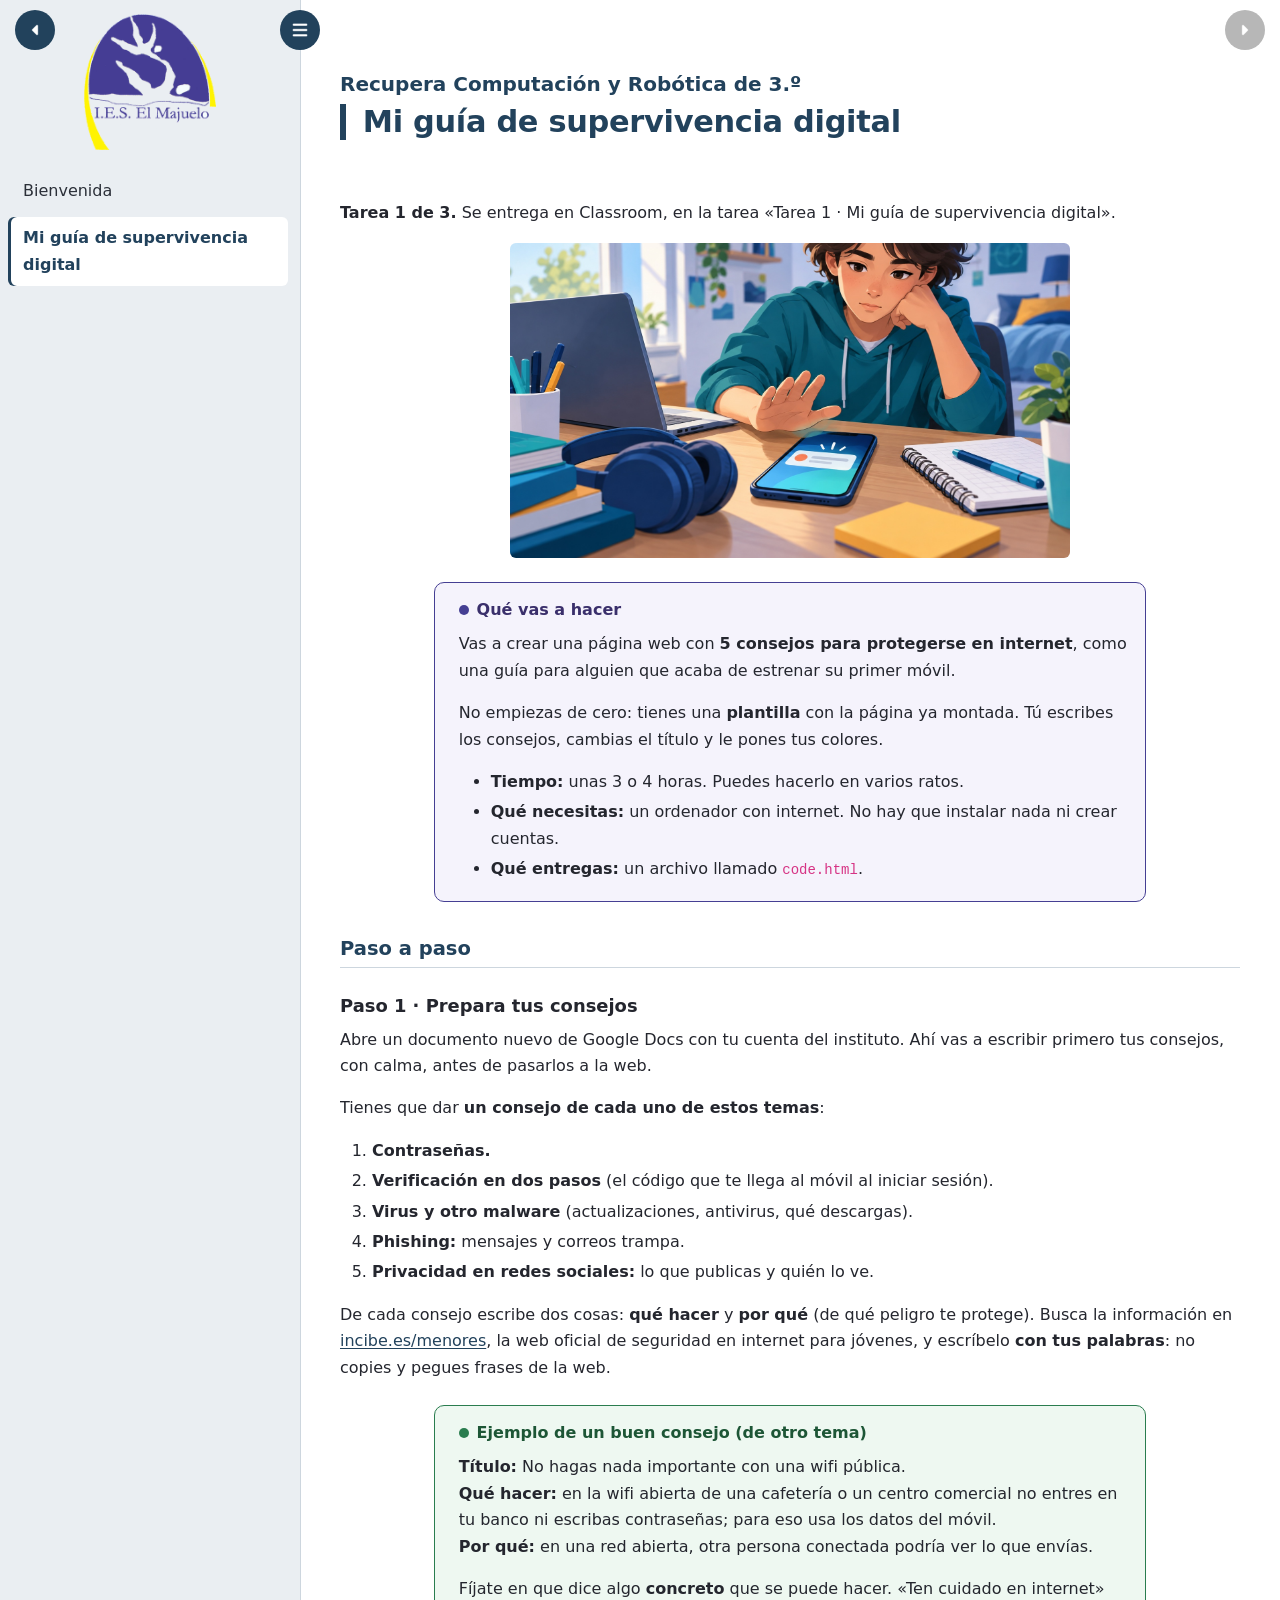
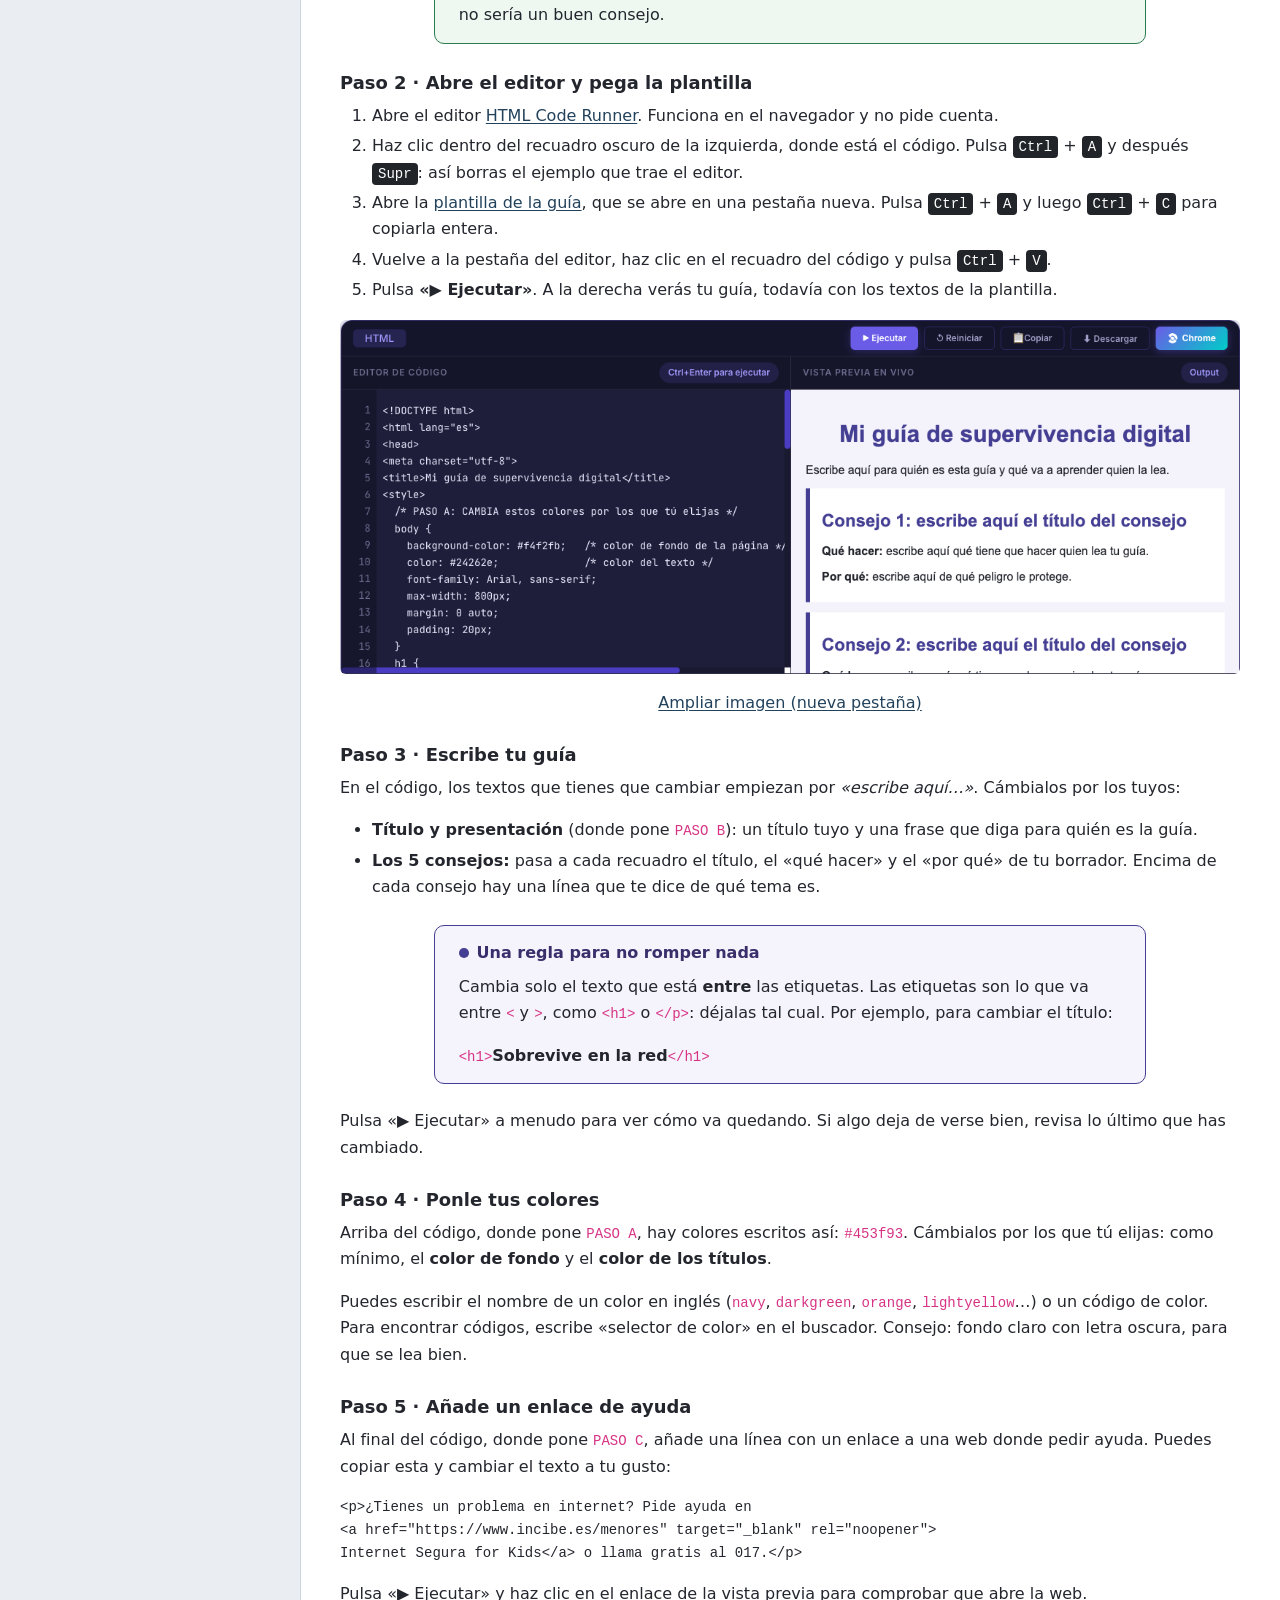
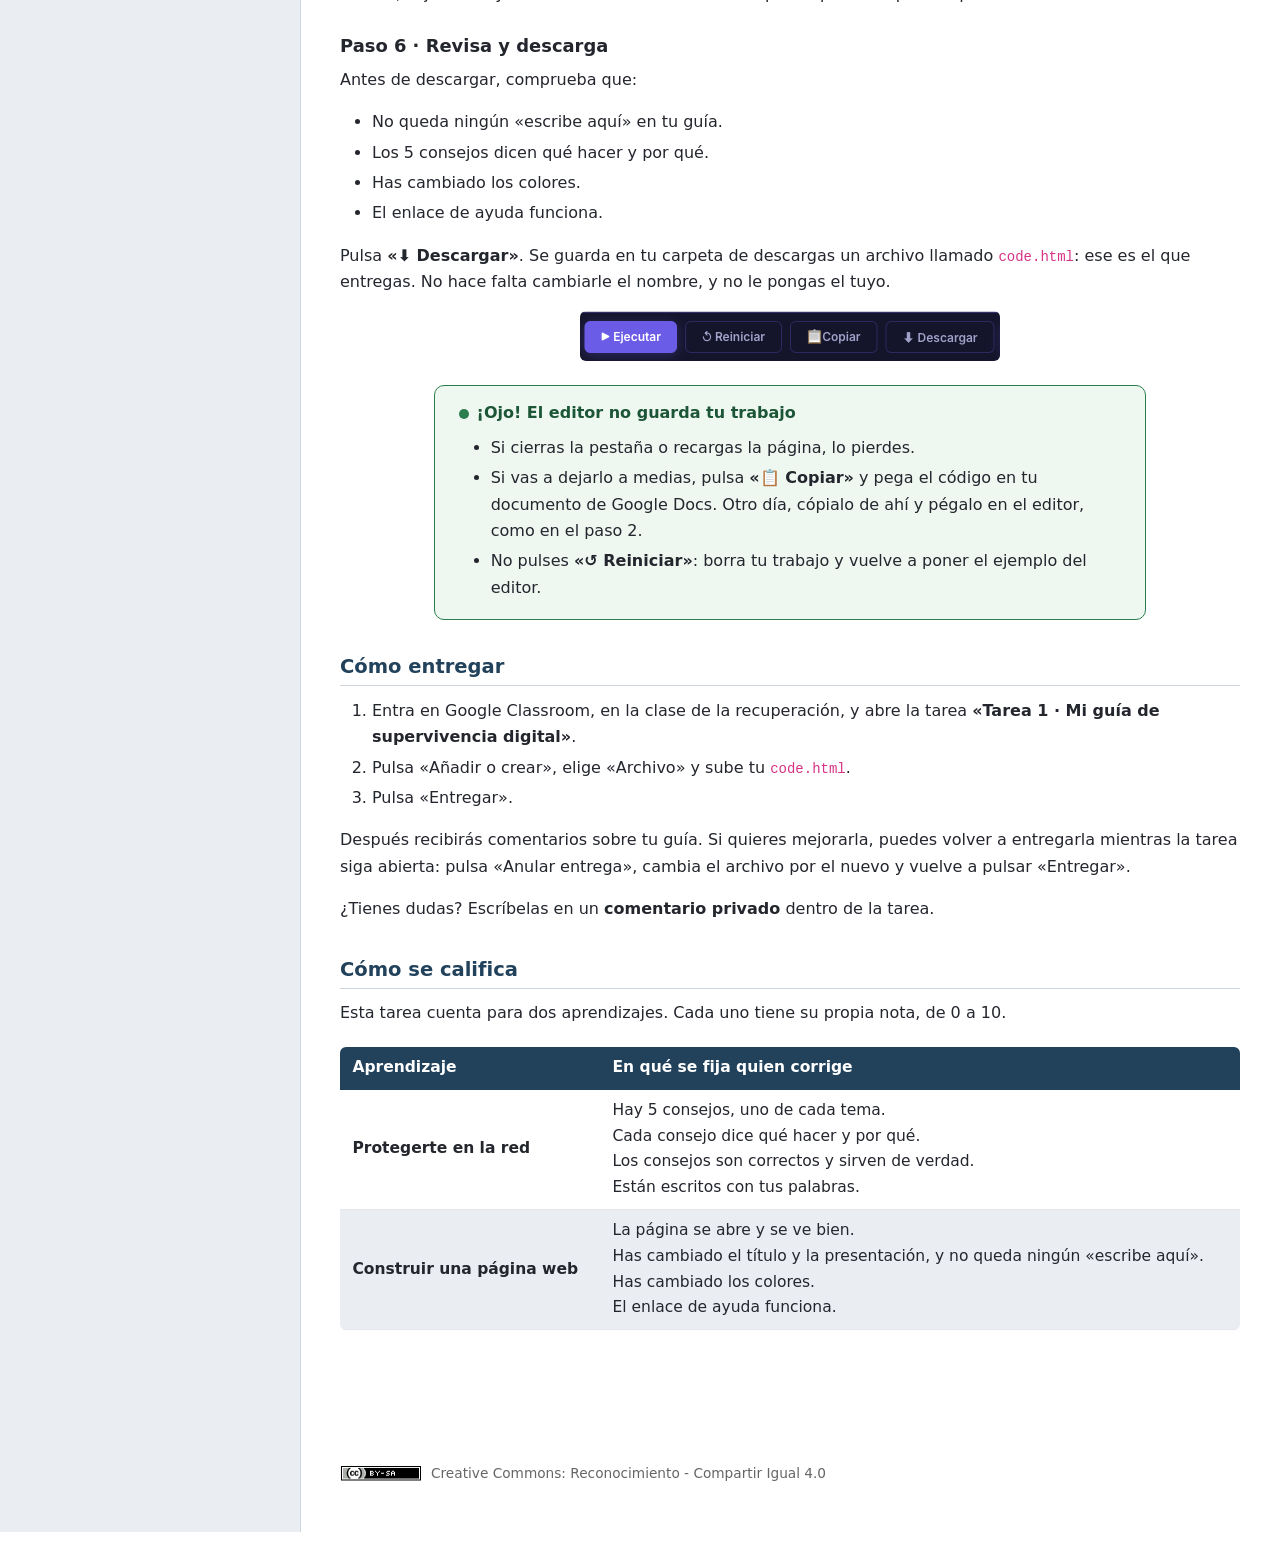
==== html/mi-guia-de-supervivencia-digital.html @ 7a987383 "Publicación inicial: bienvenida y tarea 1 (Mi guía de supervivencia digital)" ====
<!DOCTYPE html>
<html lang="es" id="exe-page">
<head>
<meta charset="utf-8">
<meta name="generator" content="eXeLearning v4 (qmd-a-elpx)">
<meta name="viewport" content="width=device-width, initial-scale=1">
<title>Mi guía de supervivencia digital</title>
<link rel="icon" type="image/x-icon" href="../libs/favicon.ico">
<meta name="description" content="Recupera Computación y Robótica de 3.º">
<script>document.querySelector("html").classList.add("js");</script>
<script src="../libs/jquery/jquery.min.js"> </script>
<script src="../libs/common_i18n.js"> </script>
<script src="../libs/common.js"> </script>
<script src="../libs/exe_export.js"> </script>
<script src="../libs/bootstrap/bootstrap.bundle.min.js"> </script>
<link rel="stylesheet" href="../libs/bootstrap/bootstrap.min.css">
<script src="../idevices/text/text.js"></script><link rel="stylesheet" href="../idevices/text/text.css">
<link rel="stylesheet" href="../content/css/base.css">
<script src="../theme/style.js"> </script>
<link rel="stylesheet" href="../theme/style.css">
<link rel="stylesheet" href="../theme/zzz-majuelo.css">
</head>
<body class="exe-export exe-web-site">
<script>document.body.className+=" js"</script>
<div class="exe-content exe-export pre-js siteNav-hidden"><nav id="siteNav"><ul>
<li class=""><a href="../index.html" class=" main-node no-ch">Bienvenida</a></li>
<li class="active"><a href="../html/mi-guia-de-supervivencia-digital.html" class="active no-ch">Mi guía de supervivencia digital</a></li>
</ul></nav><main id="page-mi-guia-de-supervivencia-digital" class="page">
<header class="main-header">
<div class="package-header"><p class="package-title">Recupera Computación y Robótica de 3.º</p></div>
<div class="page-header"><h1 class="page-title">Mi guía de supervivencia digital</h1></div>
</header>
<div id="page-content-page-mi-guia-de-supervivencia-digital" class="page-content">
<article class="box no-header"><div class="box-content">
<div class="idevice_node text" data-idevice-type="text"><p><strong>Tarea 1 de 3.</strong> Se entrega en Classroom, en la tarea «Tarea 1 · Mi guía de supervivencia digital».</p>
<p style="text-align:center"><img alt="Una persona joven se detiene antes de tocar una notificación en el móvil, junto a su portátil y su cuaderno." src="../content/resources/ciber-bienvenida.jpg" style="max-width:560px"/></p>
<div class="marco marco-teoria"><p class="marco-titulo">Qué vas a hacer</p>
<p>Vas a crear una página web con <strong>5 consejos para protegerse en internet</strong>, como una guía para alguien que acaba de estrenar su primer móvil.</p>
<p>No empiezas de cero: tienes una <strong>plantilla</strong> con la página ya montada. Tú escribes los consejos, cambias el título y le pones tus colores.</p>
<ul>
<li><strong>Tiempo:</strong> unas 3 o 4 horas. Puedes hacerlo en varios ratos.</li>
<li><strong>Qué necesitas:</strong> un ordenador con internet. No hay que instalar nada ni crear cuentas.</li>
<li><strong>Qué entregas:</strong> un archivo llamado <code>code.html</code>.</li>
</ul></div>
<h2>Paso a paso</h2>
<h3>Paso 1 · Prepara tus consejos</h3>
<p>Abre un documento nuevo de Google Docs con tu cuenta del instituto. Ahí vas a escribir primero tus consejos, con calma, antes de pasarlos a la web.</p>
<p>Tienes que dar <strong>un consejo de cada uno de estos temas</strong>:</p>
<ol>
<li><strong>Contraseñas.</strong></li>
<li><strong>Verificación en dos pasos</strong> (el código que te llega al móvil al iniciar sesión).</li>
<li><strong>Virus y otro malware</strong> (actualizaciones, antivirus, qué descargas).</li>
<li><strong>Phishing:</strong> mensajes y correos trampa.</li>
<li><strong>Privacidad en redes sociales:</strong> lo que publicas y quién lo ve.</li>
</ol>
<p>De cada consejo escribe dos cosas: <strong>qué hacer</strong> y <strong>por qué</strong> (de qué peligro te protege). Busca la información en <a href="https://www.incibe.es/menores" rel="noopener" target="_blank">incibe.es/menores</a>, la web oficial de seguridad en internet para jóvenes, y escríbelo <strong>con tus palabras</strong>: no copies y pegues frases de la web.</p>
<div class="marco marco-nota"><p class="marco-titulo">Ejemplo de un buen consejo (de otro tema)</p>
<p><strong>Título:</strong> No hagas nada importante con una wifi pública.<br/>
<strong>Qué hacer:</strong> en la wifi abierta de una cafetería o un centro comercial no entres en tu banco ni escribas contraseñas; para eso usa los datos del móvil.<br/>
<strong>Por qué:</strong> en una red abierta, otra persona conectada podría ver lo que envías.</p>
<p>Fíjate en que dice algo <strong>concreto</strong> que se puede hacer. «Ten cuidado en internet» no sería un buen consejo.</p></div>
<h3>Paso 2 · Abre el editor y pega la plantilla</h3>
<ol>
<li>Abre el editor <a href="https://htmlcoderunner.com/es" rel="noopener" target="_blank">HTML Code Runner</a>. Funciona en el navegador y no pide cuenta.</li>
<li>Haz clic dentro del recuadro oscuro de la izquierda, donde está el código. Pulsa <kbd>Ctrl</kbd> + <kbd>A</kbd> y después <kbd>Supr</kbd>: así borras el ejemplo que trae el editor.</li>
<li>Abre la <a href="../content/resources/plantilla_guia.txt" rel="noopener" target="_blank">plantilla de la guía</a>, que se abre en una pestaña nueva. Pulsa <kbd>Ctrl</kbd> + <kbd>A</kbd> y luego <kbd>Ctrl</kbd> + <kbd>C</kbd> para copiarla entera.</li>
<li>Vuelve a la pestaña del editor, haz clic en el recuadro del código y pulsa <kbd>Ctrl</kbd> + <kbd>V</kbd>.</li>
<li>Pulsa <strong>«▶ Ejecutar»</strong>. A la derecha verás tu guía, todavía con los textos de la plantilla.</li>
</ol>
<p style="text-align:center"><img alt="El editor con el código de la plantilla a la izquierda y, a la derecha, la vista previa de la guía con su título y los recuadros de los consejos." src="../content/resources/cap_editor.png"/></p>
<p style="text-align:center"><a href="../content/resources/cap_editor.png" rel="noopener" target="_blank">Ampliar imagen (nueva pestaña)</a></p>
<h3>Paso 3 · Escribe tu guía</h3>
<p>En el código, los textos que tienes que cambiar empiezan por <em>«escribe aquí…»</em>. Cámbialos por los tuyos:</p>
<ul>
<li><strong>Título y presentación</strong> (donde pone <code>PASO B</code>): un título tuyo y una frase que diga para quién es la guía.</li>
<li><strong>Los 5 consejos:</strong> pasa a cada recuadro el título, el «qué hacer» y el «por qué» de tu borrador. Encima de cada consejo hay una línea que te dice de qué tema es.</li>
</ul>
<div class="marco marco-teoria"><p class="marco-titulo">Una regla para no romper nada</p>
<p>Cambia solo el texto que está <strong>entre</strong> las etiquetas. Las etiquetas son lo que va entre <code>&lt;</code> y <code>&gt;</code>, como <code>&lt;h1&gt;</code> o <code>&lt;/p&gt;</code>: déjalas tal cual. Por ejemplo, para cambiar el título:</p>
<p><code>&lt;h1&gt;</code><strong>Sobrevive en la red</strong><code>&lt;/h1&gt;</code></p></div>
<p>Pulsa «▶ Ejecutar» a menudo para ver cómo va quedando. Si algo deja de verse bien, revisa lo último que has cambiado.</p>
<h3>Paso 4 · Ponle tus colores</h3>
<p>Arriba del código, donde pone <code>PASO A</code>, hay colores escritos así: <code>#453f93</code>. Cámbialos por los que tú elijas: como mínimo, el <strong>color de fondo</strong> y el <strong>color de los títulos</strong>.</p>
<p>Puedes escribir el nombre de un color en inglés (<code>navy</code>, <code>darkgreen</code>, <code>orange</code>, <code>lightyellow</code>…) o un código de color. Para encontrar códigos, escribe «selector de color» en el buscador. Consejo: fondo claro con letra oscura, para que se lea bien.</p>
<h3>Paso 5 · Añade un enlace de ayuda</h3>
<p>Al final del código, donde pone <code>PASO C</code>, añade una línea con un enlace a una web donde pedir ayuda. Puedes copiar esta y cambiar el texto a tu gusto:</p>
<pre><code>&lt;p&gt;¿Tienes un problema en internet? Pide ayuda en
&lt;a href="https://www.incibe.es/menores" target="_blank" rel="noopener"&gt;
Internet Segura for Kids&lt;/a&gt; o llama gratis al 017.&lt;/p&gt;</code></pre>
<p>Pulsa «▶ Ejecutar» y haz clic en el enlace de la vista previa para comprobar que abre la web.</p>
<h3>Paso 6 · Revisa y descarga</h3>
<p>Antes de descargar, comprueba que:</p>
<ul>
<li>No queda ningún «escribe aquí» en tu guía.</li>
<li>Los 5 consejos dicen qué hacer y por qué.</li>
<li>Has cambiado los colores.</li>
<li>El enlace de ayuda funciona.</li>
</ul>
<p>Pulsa <strong>«⬇ Descargar»</strong>. Se guarda en tu carpeta de descargas un archivo llamado <code>code.html</code>: ese es el que entregas. No hace falta cambiarle el nombre, y no le pongas el tuyo.</p>
<p style="text-align:center"><img alt="Los cuatro botones del editor: Ejecutar, Reiniciar, Copiar y Descargar." src="../content/resources/cap_botones.png"/></p>
<div class="marco marco-nota"><p class="marco-titulo">¡Ojo! El editor no guarda tu trabajo</p>
<ul>
<li>Si cierras la pestaña o recargas la página, lo pierdes.</li>
<li>Si vas a dejarlo a medias, pulsa <strong>«📋 Copiar»</strong> y pega el código en tu documento de Google Docs. Otro día, cópialo de ahí y pégalo en el editor, como en el paso 2.</li>
<li>No pulses <strong>«↺ Reiniciar»</strong>: borra tu trabajo y vuelve a poner el ejemplo del editor.</li>
</ul></div>
<h2>Cómo entregar</h2>
<ol>
<li>Entra en Google Classroom, en la clase de la recuperación, y abre la tarea <strong>«Tarea 1 · Mi guía de supervivencia digital»</strong>.</li>
<li>Pulsa «Añadir o crear», elige «Archivo» y sube tu <code>code.html</code>.</li>
<li>Pulsa «Entregar».</li>
</ol>
<p>Después recibirás comentarios sobre tu guía. Si quieres mejorarla, puedes volver a entregarla mientras la tarea siga abierta: pulsa «Anular entrega», cambia el archivo por el nuevo y vuelve a pulsar «Entregar».</p>
<p>¿Tienes dudas? Escríbelas en un <strong>comentario privado</strong> dentro de la tarea.</p>
<h2>Cómo se califica</h2>
<p>Esta tarea cuenta para dos aprendizajes. Cada uno tiene su propia nota, de 0 a 10.</p>
<table class="tabla-datos">
<thead><tr><th>Aprendizaje</th><th>En qué se fija quien corrige</th></tr></thead>
<tbody>
<tr><td><strong>Protegerte en la red</strong></td><td>Hay 5 consejos, uno de cada tema.<br/>Cada consejo dice qué hacer y por qué.<br/>Los consejos son correctos y sirven de verdad.<br/>Están escritos con tus palabras.</td></tr>
<tr><td><strong>Construir una página web</strong></td><td>La página se abre y se ve bien.<br/>Has cambiado el título y la presentación, y no queda ningún «escribe aquí».<br/>Has cambiado los colores.<br/>El enlace de ayuda funciona.</td></tr>
</tbody>
</table></div>
</div></article>
</div></main>
<div class="nav-buttons"><a href="../index.html" class="nav-button nav-button-left"><span>Anterior</span></a><span class="nav-button nav-button-right" aria-hidden="true"><span>Siguiente</span></span></div>
<footer id="siteFooter"><div id="siteFooterContent">
<div id="packageLicense" class="cc cc-by-sa"><p><span class="license-label">Licencia: </span>
<a href="https://creativecommons.org/licenses/by-sa/4.0/" class="license">Creative Commons: Reconocimiento - compartir igual 4.0</a></p></div>
</div></footer>
</div>
</body></html>
---- idevices/text/text.css ----
/* Text iDevice (export CSS) */
.exe-text-activity > div {
    display: flow-root;
}

.exe-text-activity div.inline {
    display: flex;
}

.exe-text-activity div.inline dt {
    margin: 0 0 0 auto;
}

.exe-text-activity div.inline dd {
    margin-left: 10px;
}

.idevice_node.text .iDevice_buttons.feedback-button {
    margin-bottom: 1em;
}
---- content/css/base.css ----
.exe-content{
  background: #fff;
}

.exe-content .page-title{
  font-size: 1.45em;
}

.exe-content .box{
  margin-top: 20px;
  border: 1px solid #dbdbdb;
}

.exe-content .box-head {
  border-bottom: 1px solid #dbdbdb;
}

.exe-export .no-header .box-head {
  border-bottom: 0;
}

.exe-content .box-head .box-title {
  margin: 0;
  font-size: 1.2em;
}

.exe-content a{
  color: #5a7f0c;
}

.exe-content a:hover,
.exe-content a:focus{
  color: #71a300;
}

.exe-content h2{
  font-size: 1.45em;
}
.exe-content h3{
  font-size: 1.35em;
}
.exe-content h4{
  font-size: 1.25em;
}
.exe-content h5{
  font-size: 1.15em;
}

.exe-content a {
    text-decoration: none
}

.exe-content a:hover,
.exe-content a:focus {
    text-decoration: underline
}

/* Underlined links */
.box-content a {
    text-decoration: underline;
}
.box-content a:hover {
    text-decoration: none;
}
.box-content a:focus {
    text-decoration: underline;
}

@media print {
    .external-iframe-src {
        display: block !important;
        margin: 2em 0;
        font-size: .95em;
        text-align: center
    }

    #made-with-eXe {
        display: none
    }
}

.external-iframe {
    border: 0
}

.pre-code {
    background: #112C4A;
    color: #E7ECF1;
    font-family: Monaco, Courier, monospace;
    border-radius: 9px;
    font-size: 12px;
    margin: 2em 1em;
    overflow: auto;
    padding: 20px
}

.highlighted-code {
    margin: 2em 1em;
}

.exe-dl {
    margin-bottom: 2em;
    margin-left: 1.5em
}

.exe-dl dt {
    font-weight: bold
}

.exe-dl dd {
    margin: 1em 1.5em
}

.js .exe-dl dt {
    margin: 1.2em 0 0 0
}

.exe-dl dt a {
    text-decoration: underline
}

.exe-dl .icon {
    font-family: Arial, sans-serif;
    display: block;
    width: 20px;
    height: 20px;
    font-size: 16px;
    margin-right: 1em;
    line-height: 20px;
    text-align: center;
    float: left;
    border-radius: 2px;
    position: relative
}

@media all and (min-width: 1px) {
    .exe-dl dt a {
        align-items: center;
        display: flex;
        text-decoration: none
    }

    .exe-dl .icon {
        height: 18px;
        line-height: 18px;
        width: 18px;
        padding: 1px;
        font: 18px monospace;
        font-weight: bold;
        display: flex;
        justify-content: center;
        align-items: center
    }
}

.exe-dl-toggler {
    height: 20px;
    margin: 1.5em
}

.exe-dl-toggler a {
    margin-left: 0;
    font-weight: bold
}

.js .exe-dl dd {
    display: none;
    padding-left: 0;
    margin: 1em 1em 1em 37px
}

/* Math */
.exe-math {
    display: block;
    margin: 2em 0
}

.exe-math,
.MathJax_Display {
    text-align: left !important
}

.exe-math.position-center,
.position-center .MathJax_Display,
[style*="text-align: center"] .MathJax_Display {
    text-align: center !important
}

.exe-math.position-right,
.position-right .MathJax_Display,
[style*="text-align: right"] .MathJax_Display {
    text-align: right !important
}

.js .show-image .exe-math-code,
.js .show-code .exe-math-img {
    display: none
}

.exe-math-links {
    font-size: .85em
}

.exe-math-inline {
    display: inline;
    margin: 0 .1em !important
}

/* TinyMCE: Images and media */
.exe-figure {
    margin: 2em 0;
    max-width: 100%
}

.position-center {
    margin: 2em auto
}

.position-right {
    margin: 2em 0 2em auto
}

.float-left {
    float: left;
    margin: .5em 1.5em 1em 0
}

.float-right {
    float: right;
    margin: .5em 0 1em 2em
}

.figcaption {
    padding-top: .2em
}

.figcaption.header {
    padding-top: 0;
    padding-bottom: .2em
}

/* TinyMCE templates */
.exe-layout-2-cols,
.exe-layout-3-cols {
    width: 100%
}

.exe-col{
    box-sizing: content-box;
}

.exe-layout-2-cols .exe-col {
    float: left;
    width: 49%
}

.exe-layout-2-cols .exe-col-1 {
    padding-right: 1%
}

.exe-layout-2-cols .exe-col-2 {
    padding-left: 1%
}

.exe-layout-2-30-70 .exe-col {
    width: 69%
}

.exe-layout-2-30-70 .exe-col-1 {
    width: 29%
}

.exe-layout-2-70-30 .exe-col {
    width: 29%
}

.exe-layout-2-70-30 .exe-col-1 {
    width: 69%
}

.exe-layout-3-cols .exe-col {
    float: left;
    width: 32%
}

.exe-layout-3-cols .exe-col-1,
.exe-layout-3-cols .exe-col-2 {
    padding-right: 2%
}

pre.mermaid {
    margin: 1.5em 0;
    text-align: center;
    width: 100%;
    min-width: 200px;
}

/* Blocks */
.exe-block-warning {
    background: #FCF8E3;
    color: #796034;
    border: 1px solid #FAEBCC;
    padding: 0 1em;
    border-radius: 4px
}

p.exe-block-warning {
    padding: 1em
}

.exe-block-alert {
    background: #ffc;
    color: #855000;
    border: 1px solid #FFF099;
    padding: 0 1em;
    border-radius: 4px
}

p.exe-block-alert {
    padding: 1em
}

.exe-block-danger {
    background: #FEF0EF;
    color: #973C3B;
    border: 1px solid #F3DADD;
    padding: 0 1em;
    border-radius: 4px
}

p.exe-block-danger {
    padding: 1em
}

.exe-block-info {
    background: #E1F1F9;
    color: #2B627D;
    border: 1px solid #C9EDF4;
    padding: 0 1em;
    border-radius: 4px
}

p.exe-block-info {
    padding: 1em
}

.exe-block-success {
    background: #E5F3E0;
    color: #336634;
    border: 1px solid #DEEDD1;
    padding: 0 1em;
    border-radius: 4px
}

p.exe-block-success {
    padding: 1em
}

.exe-content .exe-block-warning a,
.exe-content .exe-block-warning a:hover,
.exe-content .exe-block-warning a:focus {
    color: #4F360A
}

.exe-content .exe-block-alert a,
.exe-content .exe-block-alert a:hover,
.exe-content .exe-block-alert a:focus {
    color: #5B2600
}

.exe-content .exe-block-danger a,
.exe-content .exe-block-danger a:hover,
.exe-content .exe-block-danger a:focus {
    color: #6D1211
}

.exe-content .exe-block-info a,
.exe-content .exe-block-info a:hover,
.exe-content .exe-block-info a:focus {
    color: #063853
}

.exe-content .exe-block-success a,
.exe-content .exe-block-success a:hover,
.exe-content .exe-block-success a:focus {
    color: #093C0A
}

div.exe-block-warning,
div.exe-block-alert,
div.exe-block-danger,
div.exe-block-info,
div.exe-block-success {
    margin: 1em 0
}

/* RTL support */
body [dir='rtl'] {
    text-align: start
}

/* Autoclear */
.exe-content .idevice_body,
.exe-clear {
    overflow: auto
}

/* JavaScript on/offf */
.js-hidden {
    display: none;
}

.exe-hidden,
.js-required,
.js .js-hidden,
.exe-mindmap-code {
    display: none
}

.js .js-required {
    display: block
}

.box-toggle {
    display: none;
}

.js .box-toggle {
    display: inline-block;
}

.sr-av,
.js .js-sr-av,
.exe-hidden-accessible,
.js .exe-tooltip-text {
    position: absolute;
    overflow: hidden;
    clip: rect(0 0 0 0);
    clip: rect(0, 0, 0, 0);
    height: 0
}

/* Tables */
.exe-table {
    margin: 2em auto;
    max-width: 100%;
    border: 1px solid #CCC;
    border-collapse: collapse;
    border-spacing: 0
}

.exe-table tr {
    background: #fff
}

.exe-table caption {
    padding: .5em 0;
    text-align: center;
    font-style: italic;
    caption-side: top;
}

.exe-table td,
.exe-table th {
    border: 1px solid #CCC;
    margin: 0;
    padding: 0.5em 1em
}

.exe-table thead {
    background: #ddd;
    color: #000;
    text-align: left
}

.exe-table tr:nth-child(2n-1) td,
.exe-table tbody tr:nth-child(2n-1) th {
    background: #F4F4F4
}

.exe-table tbody tr:nth-child(2n) th {
    background: #F4F4F4
}

.exe-table tbody tr:nth-child(2n-1) th {
    background: #E4E4E4
}

.exe-table thead+tbody tr:nth-child(2n) th {
    background: #fff
}

.exe-table thead+tbody tr:nth-child(2n-1) th {
    background: #F4F4F4
}

.exe-table-minimalist {
    margin: 2em auto;
    border-collapse: collapse
}

.exe-table-minimalist tr {
    background: #fff
}

.exe-table-minimalist thead th {
    color: #000;
    padding: .6em 1.5em .6em .8em;
    border-bottom: 2px solid #CCC;
    text-align: left
}

.exe-table-minimalist td,
.exe-table-minimalist tbody th {
    border-bottom: 1px solid #ccc;
    color: #555;
    padding: .5em 1.5em .5em .8em
}

.exe-table-minimalist tbody tr:hover td,
.exe-table-minimalist tbody tr:hover th {
    color: #222
}

.exe-table-minimalist tr:nth-child(2n-1) td,
.exe-table-minimalist tbody tr:nth-child(2n-1) th {
    background: #F9F9F9
}

.exe-table-minimalist caption {
    text-align: center;
    font-style: italic;
    border-bottom: 2px solid #CCC;
    padding: .6em 0
}

/* Responsive tables */
.exe-table-responsive {
    display: block;
    overflow-x: auto;
    border: none
}

.exe-table-responsive,
.exe-table-responsive th,
.exe-table-responsive tr,
.exe-table-responsive td {
    width: auto !important
}

/* Tooltips */
body .qtip {
    font-size: .85em;
    line-height: 1.5em
}

.qtip .exe-tooltip-text {
    position: relative;
    overflow: auto;
    clip: auto;
    height: auto
}

/* Structured lists */
ol.auto-numbered {
    counter-reset: item
}

.auto-numbered ol {
    counter-reset: item
}

.auto-numbered li {
    display: block
}

.auto-numbered li:before {
    content: counters(item, ".") ".- ";
    counter-increment: item
}

/* Blockquote + Cite */
.exe-quote-cite cite {
    display: block;
    text-align: right;
    margin-top: -.5em
}

/* File information */
.exe-link-data {
    font-size: .8em;
    margin: 0 .2em
}

.exe-link-data abbr {
    cursor: help
}

/* Quote With Authorship */
.styled-qc {
    font-family: Georgia, serif;
    font-style: italic;
    margin: 1.5em 2.5em;
    padding: 0.25em 3.5em;
    position: relative
}

.styled-qc:before {
    display: block;
    content: "\201C";
    font-size: 5em;
    position: absolute;
    left: 0;
    top: -20px
}

/* Responsive design */
iframe,
object,
embed {
    max-width: 100%
}

img,
video {
    max-width: 100%;
    height: auto
}

@media all and (max-width: 992px) {
    .exe-layout-3-cols .exe-col {
        float: none;
        width: 100%;
        padding: 0
    }

    .exe-layout-3-cols .exe-col .exe-figure {
        margin: 2em auto
    }
}

@media all and (max-width: 780px) {
    .styled-qc {
        margin: 1.5em .5em
    }

    .exe-layout-2-cols .exe-col {
        float: none;
        width: 100%;
        padding: 0
    }

    .exe-layout-2-cols .exe-col .exe-figure {
        margin: 2em auto
    }
}

/* Made with eXeLearning */
#made-with-eXe {
    margin: 0;
    position: fixed;
    bottom: 0;
    right: 0
}

#made-with-eXe a {
    text-decoration: none;
    box-shadow: rgba(0, 0, 0, 0.35) 0px 5px 15px;
    border-top-left-radius: 4px;
    color: #222;
    font-size: 11px;
    font-family: Arial, sans-serif;
    line-height: 35px;
    width: 35px;
    height: 35px;
    background: #fff url(../img/exe_powered_logo.png) no-repeat 3px 50%;
    display: block;
    background-size: auto 20px;
    text-decoration: none;
    transition: .5s;
    opacity: .8
}

#made-with-eXe span {
    padding-left: 35px;
    padding-right: 5px
}

#made-with-eXe span span {
    position: absolute;
    overflow: hidden;
    clip: rect(0 0 0 0);
    clip: rect(0, 0, 0, 0);
    height: 0
}

#made-with-eXe a:hover {
    width: auto;
    padding: 0 5px;
    background-position: 5px 50%;
    opacity: 1
}

/* Search bar */
#exe-client-search-reset {
    display: none;
}
#exe-client-search-reset.visible {
    display: inline;
}
.exe-client-search-result{
    padding:0;
    background-color: #FFF3A0;
    color: #1A1A1A;
}

/* Box toggler */
.exe-export article.minimized .box-content{
    display: none;
}

/* BOX no visible */
.exe-export article.novisible.box{
    display: none  !important;
}

/* iDevice no visible */
.exe-export article.box .idevice_node.novisible{
    display: none  !important;
}

/* Teacher mode */
html:not(.mode-teacher) .js .teacher-only {
    display: none !important;
}

/* ========================================
   Architecture v3.1 - Common Theme Overrides
   ========================================
   These rules support the new HTML structure and
   load BEFORE theme-specific styles.
   ======================================== */

/* Navigation: Hide nested sections by default, show active paths */
#siteNav .other-section {
    display: none;
}
#siteNav li.active > .other-section,
#siteNav li.current-page-parent > .other-section {
    display: block;
}

/* Site footer extra section */
#siteFooterExtra {
    margin-bottom: 2em;
    color: #555;
    font-size: 0.95em;
}

/* Skip navigation link */
#skipNav {
    position: fixed;
    top: -50px;
    left: 50%;
    transform: translateX(-50%);
    background-color: #000;
    color: #fff;
    text-align: center;
    font-weight: bold;
    font-size: 0.95em;
    text-decoration: underline;
    padding: 0.5em 1em;
    z-index: 1000;
    display: inline-block;
    box-shadow: 0 2px 5px rgba(0,0,0,0.3);
    outline: 3px solid #fff;
    outline-offset: -3px;
    transition: top 0.3s ease, opacity 0.3s ease;
}

#skipNav:focus {
    top: 5px;
}

/* Print styles for header elements */
@media print {
    body #header,
    body #emptyHeader,
    body #nodeDecoration {
        height: auto !important;
        min-height: 0;
        border: none;
        padding: 0;
    }
    body #headerContent {
        padding-top: 40px;
    }
}
---- theme/style.css ----
/* Default style (to review) */

body.exe-export {
    padding: 1em 0;
}

body.exe-web-site {
    padding: 0;
}

.exe-content a {
    color: #d76b4a;
}

.exe-content a:hover,
.exe-content a:focus {
    color: #993d28;
}

#node-content-container.exe-content #node-content {
    padding-top: 20px;
    padding-bottom: 20px;
    max-width: 1280px;
    margin: 0 auto;
    display: block;
}

.exe-content {
    color: #333;
    background-color: #fff;
}

.js .exe-export .exe-content {
    min-height: 100vh;
}

/* iframe */
.js .in-iframe .exe-content {
    min-height: 0;
}

.exe-content .package-title {
    font-size: 1.25rem;
    font-weight: 300;
    margin-bottom: .4em;
    line-height: 1.2em;
}

.exe-content .page-title {
    color: #078e8e;
    font-size: 1.7rem;
    text-align: left;
}

.exe-single-page .package-header .package-title {
    color: #333;
    font-size: 1.25rem;
    font-weight: 300;
    text-align: left;
    margin-bottom: 2em;
}

.exe-single-page .package-node {
    margin-bottom: 3.5em;
}

.exe-single-page .package-subtitle {
    top: -2.1em;
}

.exe-single-page main.page>section {
    min-height: 4em;
}

.exe-content .box {
    margin: 20px 0;
    border: none;
    background-color: #fff;
}

.exe-web-site .exe-content .box {
    margin: 40px 0;
}

.exe-content .box-head {
    border-bottom: 0;
}

#node-content-container .box-content {
    background: #FCFCFC;
    border: 1px solid #ECECEC;
    padding: 10px;
    border-radius: 8px;
}
article.box.idevice-element-in-content[mode="export"] .idevice_node {
    background: none;
}

#node-content-container.exe-content .box.hidden-idevices {
    border-style: solid;
}

.exe-content .box header {
    min-height: 60px;
}

.exe-content .box-title {
    color: #054d4d;
    font-size: 1.5rem;
}

.exe-content .box-head .exe-icon {
    float: left;
}

.exe-web-site .page-content,
#exe-client-search,
.exe-web-site main>header,
.exe-web-site #siteFooterContent,
.exe-export .exe-content {
    max-width: 1280px;
    padding: 0 20px;
    margin: 0 auto;
}

.exe-web-site .exe-content {
    max-width: none;
    padding: 0;
}

.exe-export main {
    padding-top: 1.5em;
}

.exe-web-site main {
    padding-top: 4.5em;
}

/* siteNav */
#siteNav {
    float: left;
    background: #f6f6f6;
    width: 300px;
    padding-top: 66px;
    padding-left: 8px;
}

.exe-web-site .exe-content {
    box-shadow:
        inset 300px 0 0 0 #f6f6f6,
        inset 301px 0 0 0 #f0f0f0;
}

/* False left column in iframe */
html.js .in-iframe.exe-web-site::after {
    content: "";
    position: absolute;
    top: 0;
    left: 0;
    width: 301px; /* fake column width */
    height: 100%;
    background:#f6f6f6;
    /* simulate border-right */
    box-shadow: inset -1px 0 0 0 #f0f0f0;
    pointer-events: none;
    z-index: -1;
}
/* No false left column when the menu is hidden */
body.siteNav-off::after{
    display: none;
}

#siteFooter {
    margin-bottom: 2em;
    color: #555;
    font-size: 0.95em;
}

#siteNav .other-section {
    display: none;
}

#sidebar-nav.fixed {
    position: fixed;
}

body.siteNav-off #siteNav {
    display: none;
}

body.siteNav-off .exe-content {
    box-shadow: none;
}

.exe-web-site main.page {
    padding-top: 4.5em;
    padding-left: 320px;
    padding-right: 20px;
}

.exe-web-site #siteFooter {
    padding: 20px 20px 20px 320px;
}

body.siteNav-off main.page,
body.siteNav-off #siteFooter {
    padding-left: 20px;
}

#siteNav ul {
    margin: 0;
    padding: 0;
    list-style: none;
}

#siteNav ul ul {
    margin-top: 5px;
}

#siteNav li {
    margin: 0 0 5px 0;
    padding: 0;
    list-style: none;
}

#siteNav a {
    color: #000;
    display: block;
    padding: 8px 15px;
    border-radius: 8px;
    max-width: 280px;
    transition: background-color 0.5s ease;
}

#siteNav a.active {
    background: #fff;
    color: #d76b4a;
}

#siteNav a.highlighted-link {
    color: #d76b4a;
    background: #ededed;
}

#siteNav a.highlighted-link:hover,
#siteNav a.highlighted-link:focus {
    background: #fff;
}

#siteNav a:hover {
    background: #f2f2f2;
    text-decoration: none;
}

#siteNav ul ul a {
    padding-left: 35px;
    font-size: 0.95em;
}

#siteNav ul ul ul a {
    padding-left: 55px;
    font-size: 0.9em;
}

#siteNav ul ul ul ul a {
    padding-left: 75px;
}

/* pagination */
.nav-buttons .nav-button,
button.toggler {
    position: fixed;
    top: 10px;
    left: 15px;
    display: block;
    width: 40px;
    height: 40px;
    background: #078e8e url(img/icons.png) no-repeat 0 0;
    background-size: auto 40px;
    border-radius: 50%;
    z-index: 999;
    border: 0;
    transition: background-color 0.5s ease;
}

.nav-buttons span.nav-button {
    cursor: not-allowed;
    background-color: #b7b7b7;
}

.nav-buttons .nav-button-left {
    background-position: -80px 0;
}

.nav-buttons .nav-button-right {
    background-position: -120px 0;
}

button#searchBarTogger {
    background-position: -40px 0;
    display: none;
}

.exe-search-on #searchBarTogger {
    display: inline;
}

button#siteNavToggler {
    left: 280px;
}

button#searchBarTogger {
    left: 330px;
}

body.siteNav-off button#siteNavToggler {
    left: 65px;
}

body.siteNav-off button#searchBarTogger {
    left: 115px;
}

.nav-buttons a:hover,
.nav-buttons a:focus,
button.toggler:hover,
button.toggler:focus {
    background-color: #066d6d;
    border-color: #066d6d;
}

.nav-buttons .nav-button span,
.box-toggle span,
#exe-client-search-reset span,
#packageLicense .license-label {
    position: absolute;
    clip: rect(1px 1px 1px 1px);
    /* IE6, IE7 */
    clip: rect(1px, 1px, 1px, 1px);
}

.package-subtitle {
    font-size: .95em;
    color: #666;
    position: relative;
    top: -.15em;
}

.nav-buttons .nav-button-right {
    left: auto;
    right: 15px;
}

/* Box toggler */
.exe-export .box {
    position: relative;
}

.exe-export .box-toggle {
    width: 40px;
    height: 40px;
    background: url(img/icons.png) no-repeat -200px 0;
    background-size: auto 40px;
    border-radius: 50%;
    border: 0;
    position: absolute;
    top: 0;
    right: 0;
    opacity: 0.6;
}

.exe-export .box-head:hover .box-toggle,
.exe-export .box-toggle:focus {
    opacity: 1;
}

.exe-export .no-header .box-toggle {
    top: -10px;
}

.exe-export .minimized .box-toggle {
    background-position: -160px 0;
}

#node-content-container.exe-content .box-head .exe-icon {
    width: 60px;
    height: 60px;
    font-size: 40px;
}

#node-content-container.exe-content .box-head .exe-icon img {
    height: 40px;
}

.exe-export .box-icon img {
    display: block;
    float: left;
    margin-right: 10px;
}

.exe-export .box-icon img {
    width: 40px;
    height: auto;
}

.exe-export .box-title {
    padding-top: 5px;
}

.exe-export .box.minimized .box-head {
    border-bottom: 1px solid #ddd;
}

.exe-export .box.no-header.minimized .box-head {
    border-color: #fff;
}

.exe-export .box .box-content {
    background: #f9f9f9;
    border: 1px solid #ddd;
    padding: 20px;
    border-radius: 8px;
    overflow: auto;
}

.exe-export .box.no-header .box-content {
    background: none;
    border: none;
    padding: 20px 0;
}

/* Search bar */
#exe-client-search {
    display: none;
    margin-bottom: 30px;
}

#exe-client-search-text {
    max-width: 80%;
    max-width: calc(100% - 90px);
    display: inline;
}

#exe-client-search-submit {
    text-indent: -999em;
    background: #078e8e url(img/icons.png) no-repeat -41px -1px;
    background-size: auto 40px;
    width: 38px;
    height: 38px;
    border: none;
    border-radius: 4px;
}

#exe-client-search-reset.visible {
    background: url(img/icons.png) no-repeat -242px -1px;
    background-size: auto 40px;
    width: 38px;
    height: 38px;
    display: inline-block;
    vertical-align: middle;
    position: relative;
    top: -3px;
    left: -5px;
    opacity: 0.6;
    border-radius: 4px;
}

#exe-client-search-reset:hover,
#exe-client-search-reset:focus {
    opacity: 1;
}

#exe-client-search-submit:hover,
#exe-client-search-submit:focus {
    background-color: #066d6d;
}

#exe-client-search-results-list ul,
#exe-client-search-results-list li {
    margin: 2em 0;
    padding: 0;
    list-style: none;
}

#exe-client-search-results-list li {
    margin: 0 0 1em 0;
}

#exe-client-search-results-list p {
    margin-top: 2em;
}

/* Licenses */
#packageLicense {
    text-align: left;
    font-size: 0.9em;
    color: #555;
    line-height: 1em;
    margin: 2.5em 0 2em 0;
    border: 1px solid transparent;
    border-radius: 2px;
}

#packageLicense p {
    margin: 0;
}

#packageLicense a {
    color: #666;
    text-transform: capitalize;
    display: inline-block;
    white-space: nowrap;
    text-overflow: ellipsis;
    max-width: 100%;
    overflow: hidden;
    line-height: 15px;
}

#packageLicense a:hover,
#packageLicense a:focus {
    text-decoration: none;
    color: #d76b4a;
}

#packageLicense.propietary {
    position: absolute;
    overflow: hidden;
    clip: rect(0, 0, 0, 0);
    height: 0;
}

#packageLicense.cc {
    padding: 0 20px 0 90px;
    background: url(img/licenses.gif) no-repeat 0 0;
}

#packageLicense.cc-by-sa {
    background-position: 0 -100px;
}

#packageLicense.cc-by-nd {
    background-position: 0 -200px;
}

#packageLicense.cc-by-nc {
    background-position: 0 -300px;
}

#packageLicense.cc-by-nc-sa {
    background-position: 0 -400px;
}

#packageLicense.cc-by-nc-nd {
    background-position: 0 -500px;
}

#packageLicense.cc-0 {
    background-position: 0 -600px;
}

/* iDevice buttons */
.exe-content .iDevice_buttons input,
.exe-content .iDevice_buttons button {
    background: #fff;
    color: #555;
    border: 1px solid #ccc;
    padding: 4px 10px;
    border-radius: 4px;
    transition: 0.5s ease;
}

.exe-content .iDevice_buttons input:hover,
.exe-content .iDevice_buttons input:focus,
.exe-content .iDevice_buttons button:hover,
.exe-content .iDevice_buttons button:focus {
    box-shadow: 2px 2px 4px #dbdbdb;
    color: #000;
    border-color: #bbb;
}

/* Page counter */
.page-counter {
    display: inline;
    float: right;
    margin: 0 0 0.5em 20px;
    font-size: 0.9em;
    color: #777;
    font-weight: 300;
}

.page-counter .page-counter-sep {
    margin: 0 0.1em;
}

.exe-web-site .page-counter {
    position: fixed;
    top: 18px;
    right: 70px;
    margin: 0;
    font-size: 0.9em;
    color: #777;
    padding: 0 8px;
    border-radius: 4px;
    text-align: left;
}

/* Teacher mode */
#teacher-mode-toggler-wrapper {
    float: right;
    margin: 0 0 0 1em;
}

#teacher-mode-toggler.form-check-input:checked {
    background-color: #078e8e;
    border-color: #078e8e;
    font-size: 0.9em;
    margin-right: 0.6em;
}

label[for="teacher-mode-toggler"] {
    font-size: 0.9em;
    color: #777;
    position: relative;
    top: -0.2em;
}

/* Bootstrap buttons */
.exe-content .btn-primary {
    background-color: #066d6d;
    border-color: #066d6d;
}

.exe-content .btn-primary:hover,
.exe-content .btn-primary:focus {
    background-color: #078e8e;
    border-color: #078e8e;
}

/* Responsive design */
@media (max-width: 767.98px) {
    #siteNav {
        width: 251px;
    }

    .exe-web-site .exe-content {
        box-shadow:
            inset 251px 0 0 0 #f6f6f6,
            inset 252px 0 0 0 #f0f0f0;
    }

    /* False left column in iframe */
    html.js .in-iframe.exe-web-site::after {
        width: 252px; /* fake column width */
    }

    #siteNav a {
        max-width: 235px;
    }

    button#siteNavToggler {
        left: 232px;
    }

    button#searchBarTogger {
        left: 282px;
    }

    .exe-web-site main.page,
    .exe-web-site #siteFooter {
        padding-left: 270px;
    }
}

@media (max-width: 575.98px) {
    #siteNav {
        width: 100%;
        float: none;
        padding: 68px 10px 20px 10px;
        min-height: 0 !important;
        height: auto !important;
    }

    /* No false left column */
    .exe-web-site .exe-content {
        box-shadow: none;
    }
    body.exe-web-site::after {
        display: none;
    }

    body.exe-web-site main.page {
        padding-top: 2.5em;
        padding-left: 0;
    }

    body.exe-web-site #siteFooter {
        padding-left: 0;
    }

    .exe-web-site.siteNav-off main.page {
        padding-top: 5.5em;
    }

    .nav-buttons .nav-button,
    button.toggler {
        position: absolute;
    }

    #siteNav a {
        max-width: 100%;
    }

    #sidebar-nav.fixed {
        position: relative;
    }

    button#siteNavToggler {
        left: 65px;
    }

    button#searchBarTogger {
        left: 115px;
    }

    .exe-web-site .page-counter {
        background: none;
        position: absolute;
    }

    .exe-web-site .page-counter .page-counter-label {
        position: absolute;
        clip: rect(1px 1px 1px 1px);
        /* IE6, IE7 */
        clip: rect(1px, 1px, 1px, 1px);
    }
}

@media print {

    /* Node in new page: section.package-node{page-break-after:always} */
    html body.exe-export {
        background: #fff;
    }

    .exe-content {
        color: #000;
        padding: 0;
    }

    @page {
        margin: 1.5cm;
    }

    /* Uncomment this to print URL after links:
    a{font-weight:bolder;text-decoration:none!important}
    a[href^=http]:after{content:" <" attr(href) "> "}
    */
    #packageLicense.cc {
        background: none;
        padding-left: 0;
    }

    .exe-export .box-toggle {
        display: none;
    }

    /* Website */
    .exe-web-site #siteNav,
    .exe-web-site .nav-buttons,
    .exe-web-site button.toggler {
        display: none;
    }

    .exe-web-site #siteFooter,
    .exe-web-site main.page {
        padding-left: 0;
        padding-right: 0;
    }

    .exe-web-site main.page {
        padding-top: 1em;
    }
}
---- theme/zzz-majuelo.css ----
/* ============================================================
   ESTILO IES EL MAJUELO — eXeLearning 4  ·  ESTILO ÚNICO (v3)
   Override sobre el tema Base. Se carga tras style.css ("zzz-").
   ------------------------------------------------------------
   ARQUITECTURA EN 3 CAPAS
   1) SEMÁNTICA DE CONTENIDO (invariante): el color = el tipo de
      contenido, igual en toda SdA y nivel. Clases .bloque-* (y los
      .marco-* heredados como alias).
   2) CHROME por SdA (variable): color de título, encabezados,
      cabecera de tabla y barra lateral. Da identidad a la unidad
      (wayfinding). Se elige del BANCO DE CHROMES de más abajo.
   3) INTENSIDAD (opcional): grosor/tinte/radio de los bloques.
      Sobrio por defecto (Bach); una SdA de ESO sube la intensidad.
   Regla de oro: no repintar la semántica; solo cambia el chrome.
   ============================================================ */

:root {
  /* ---------- Neutros y tipografía ---------- */
  --maj-texto:  #24262e;
  --maj-texto-2:#5a5f6b;
  --maj-linea:  #e4e6eb;
  --maj-fuente: system-ui, -apple-system, "Segoe UI", Roboto,
                "Helvetica Neue", Arial, sans-serif;
  --maj-medida: 70ch;
  --maj-radio-s:6px;

  /* ---------- CAPA 2 · CHROME (por SdA) ----------
     Activo = "Pizarra" (SdA Materiales). Para cambiar la identidad
     de una unidad, sobrescribe estas 4 variables (BANCO abajo). */
  --chrome:       #22425c;   /* título, h2, cabecera de tabla, nav activo */
  --chrome-osc:   #163049;   /* hover / botón */
  --chrome-tinte: #eaeef2;   /* zebra de tabla, fondo nav */
  --chrome-linea: #cdd6de;   /* filetes suaves del chrome */

  /* ---------- CAPA 3 · INTENSIDAD (sobrio por defecto) ---------- */
  --blk-bw:    1.5px;        /* grosor del marco de los bloques */
  --blk-radio: 10px;
  --blk-pad:   14px 18px 14px 24px;   /* + aire a la izquierda (separa del acento) */

  /* ---------- CAPA 1 · SEMÁNTICA (acento · tinte · tinta título) ----
     color = tipo de contenido. NO cambiar entre SdAs/niveles. */
  --sem-teoria:     #453f93; --sem-teoria-bg:   #f5f3fc; --sem-teoria-tx:   #3a2f6b;
  --sem-actividad:  #2f6fb0; --sem-actividad-bg:#eef4fb; --sem-actividad-tx:#1b4d7e;
  --sem-resuelto:   #0f8a8f; --sem-resuelto-bg: #e7f5f5; --sem-resuelto-tx: #0b5b5f;
  --sem-pdf:        #b23b3b; --sem-pdf-bg:      #f9efee; --sem-pdf-tx:      #8a2b2b;
  --sem-formula:    #e67e22; --sem-formula-bg:  #fef6ec; --sem-formula-tx:  #8a4f12;
  --sem-dua:        #9b4a86; --sem-dua-bg:      #f7eef4; --sem-dua-tx:      #6e2f5f;
  --sem-nota:       #2a7d4f; --sem-nota-bg:     #eef8f1; --sem-nota-tx:     #1d5636;

  /* Valores por defecto del bloque = teoría (los sobrescribe cada tipo) */
  --c:  var(--sem-teoria); --bg: var(--sem-teoria-bg); --tx: var(--sem-teoria-tx);
}

/* ============================================================
   BANCO DE CHROMES  (copia uno en el snippet por SdA)
   Para asignar identidad a una unidad, define en su material:
     .exe-content { --chrome:#..; --chrome-osc:#..; --chrome-tinte:#..; --chrome-linea:#..; }
   ------------------------------------------------------------
   Pizarra   #22425c · osc #163049 · tinte #eaeef2 · línea #cdd6de
   Ciruela   #5b2a63 · osc #401d47 · tinte #f0eaf2 · línea #dcc9e0
   Bosque    #2c6046 · osc #1d4531 · tinte #e8f0eb · línea #c6dccd
   Bronce    #8a4b2a · osc #66371e · tinte #f3ebe5 · línea #e2d0c4
   Índigo    #3b3a7a · osc #2a295a · tinte #ecebf5 · línea #d0cfe6
   Teal-osc. #0e5a63 · osc #084049 · tinte #e6f1f2 · línea #c3dde0
   (Evita azul, verde, granate, teal-medio, morado y naranja: son
    colores de la CAPA 1 y no deben confundirse con el chrome.)
   ============================================================ */

/* ---------- Base del contenido ---------- */
.exe-content { font-family: var(--maj-fuente); color: var(--maj-texto); line-height: 1.65; }
.exe-content .page-content > p,
.exe-content .page-content > ul,
.exe-content .page-content > ol { max-width: var(--maj-medida); }
.exe-content .page-content li { margin: .25em 0; }

/* ---------- Enlaces (siguen el chrome de la unidad) ---------- */
.exe-content a { color: var(--chrome); text-underline-offset: .12em; }
.exe-content a:hover, .exe-content a:focus { color: var(--chrome-osc); }
.exe-content a:focus-visible { outline: 2px solid var(--chrome); outline-offset: 2px; border-radius: 2px; }

/* ============================================================
   ENCABEZADOS  (jerarquía: chrome arriba, tinta en h3)
   ============================================================ */
.exe-content .package-title { color: var(--chrome); font-weight: 700; }
.exe-content .page-title {
  color: var(--chrome); font-weight: 800; font-size: 1.9rem;
  line-height: 1.2; letter-spacing: -0.01em;
  border-left: 6px solid var(--chrome); padding-left: .55em; margin: .1em 0 .9em;
}
.exe-content h1, .exe-content h2, .exe-content h3, .exe-content h4, .exe-content h5 { color: var(--chrome); }

/* ------------------------------------------------------------
   ESCALA DE ENCABEZADOS DENTRO DEL BLOQUE  (2026-08-21)
   El título del bloque es el techo: nada del CONTENIDO puede verse más grande.
   Medido en el navegador, no supuesto —esto se falló dos veces por suponerlo—:
     · `.exe-content .box-title` del tema base dice 1,5rem, PERO gana `base.css` con
       `.exe-content .box-head .box-title { font-size: 1.2em }` (más específico): el título
       de bloque salía a 19,2 px y encima con peso 500.
     · el `<h1>` del contenido no tenía regla en este tema y caía en el 2rem del navegador.
   Resultado: una subsección se veía más grande y más gruesa que el bloque que la contiene.
   El tema toma ahora el control del título de bloque (con la misma especificidad que
   `base.css`, por eso el selector lleva `.box-head`) y fija la escala completa:
     page-title 1,90 > box-title 1,55 > h1 1,35 > h2 1,22 > h3 1,12 > h5 1,00 > h4 0,82
   (h4 es un antetítulo en versalitas y por eso va el último a propósito).
   Al tocar esto, MEDIR con `getComputedStyle` en el export real, no leer el CSS.
   ------------------------------------------------------------ */
.exe-content .box-head .box-title,
.exe-content .box-title {
  font-size: 1.55rem; font-weight: 700; line-height: 1.25; color: var(--chrome);
}
.exe-content h1:not(.page-title):not(.box-title):not(.package-title) {
  font-size: 1.35rem; font-weight: 700; line-height: 1.25;
  margin: 1.8em 0 .6em; padding-bottom: .28em; border-bottom: 1px solid var(--chrome-linea);
}
.exe-content h2 {
  font-size: 1.22rem; font-weight: 700; line-height: 1.25;
  margin: 1.8em 0 .6em; padding-bottom: .28em; border-bottom: 1px solid var(--chrome-linea);
}
.exe-content h3 { font-size: 1.12rem; font-weight: 700; line-height: 1.3; margin: 1.5em 0 .5em; color: var(--maj-texto); }
.exe-content h4 { font-size: .82rem; font-weight: 700; letter-spacing: .06em; text-transform: uppercase; margin: 1.4em 0 .4em; }
.exe-content h5 { font-size: 1rem; font-weight: 700; }

/* ============================================================
   MENÚ LATERAL
   ============================================================ */
#siteNav {
  background: url("img/logo-majuelo.png") top 14px center / 132px auto no-repeat,
              var(--chrome-tinte);
  padding-top: 170px;   /* hueco para el logo (132px + gap) sobre el menú */
}
.exe-web-site .exe-content {
  box-shadow: inset 300px 0 0 0 var(--chrome-tinte), inset 301px 0 0 0 var(--chrome-linea);
}
#siteNav a { color: #2b2f38; border-radius: var(--maj-radio-s); }
#siteNav a:hover { background: #fff; }
#siteNav a.active {
  color: var(--chrome); background: #fff; font-weight: 700;
  box-shadow: inset 3px 0 0 0 var(--chrome);
}
#siteNav a.highlighted-link { color: var(--chrome); background: #fff; }
/* Menú fijo con scroll propio (2026-08-14, DOCA-015). El checkNav() del tema
   base mide solo el <ul> (+50px) y no cuenta el padding-top de 170px del logo
   Majuelo: con muchas páginas fija un menú más alto que la ventana y las
   últimas entradas quedaban inalcanzables (visto en la SdA05 de 1º TECI, 18
   páginas). Verificado en navegador: sin esta regla la última entrada no se
   alcanza ni scrolleando la página; con ella el menú scrollea por dentro. */
#sidebar-nav.fixed #siteNav {
  max-height: 100vh;
  overflow-y: auto;
  overscroll-behavior: contain;
  scrollbar-width: thin;
}
@media (max-width: 767.98px) {
  .exe-web-site .exe-content {
    box-shadow: inset 251px 0 0 0 var(--chrome-tinte), inset 252px 0 0 0 var(--chrome-linea);
  }
  /* Sidebar más estrecha en móvil: logo más pequeño y menos hueco.
     ⚠️ Pendiente de revisar sobre un export real (no rompe el drawer,
     pero confirmar que no empuja el menú fuera de la vista). */
  #siteNav {
    background: url("img/logo-majuelo.png") top 10px center / 100px auto no-repeat,
                var(--chrome-tinte);
    padding-top: 128px;
  }
}

/* ---------- Botones de navegación / togglers / búsqueda ---------- */
.nav-buttons .nav-button, button.toggler, #exe-client-search-submit { background-color: var(--chrome); }
.nav-buttons a:hover, .nav-buttons a:focus,
button.toggler:hover, button.toggler:focus,
#exe-client-search-submit:hover, #exe-client-search-submit:focus { background-color: var(--chrome-osc); }
/* ------------------------------------------------------------
   BOTONES DE DESCARGA DEL CONTENIDO  (2026-08-27, DOCA-052)
   El tema fijaba el FONDO de `.btn-primary` pero no el color del texto, y
   `.exe-content a { color: var(--chrome) }` (clase + elemento) gana por
   especificidad al `color:#fff` de Bootstrap (clase sola). Resultado medido con
   getComputedStyle en el export real: texto #3a2f6b sobre fondo #3d6694, es
   decir 1,96:1 — WCAG AA pide 4,5:1. El botón se leía a duras penas.
   `.btn-outline-primary` no estaba contemplado y salía con el azul de Bootstrap
   (#0d6efd), ajeno al chrome de la unidad.
   El blanco es seguro en los SIETE chromes en uso: el más claro (#817431) da
   4,69:1 y el más oscuro (#22425c) 10,49:1. Medido sobre los 26 .elpx, no supuesto.
   `text-decoration:none` porque un botón no se subraya: el subrayado venía de
   la regla de enlaces de arriba.
   ------------------------------------------------------------ */
.exe-content .btn-primary {
  background-color: var(--chrome); border-color: var(--chrome-osc);
  color: #fff; text-decoration: none;
}
.exe-content .btn-primary:hover, .exe-content .btn-primary:focus,
.exe-content .btn-primary:visited {
  background-color: var(--chrome-osc); border-color: var(--chrome-osc); color: #fff;
}
.exe-content .btn-outline-primary {
  color: var(--chrome); border-color: var(--chrome); text-decoration: none;
}
.exe-content .btn-outline-primary:hover, .exe-content .btn-outline-primary:focus {
  background-color: var(--chrome); border-color: var(--chrome); color: #fff;
}
#teacher-mode-toggler.form-check-input:checked { background-color: var(--chrome); border-color: var(--chrome); }
.exe-content .box-title { color: var(--chrome); }
.exe-export .box .box-content { border-color: var(--chrome-linea); border-radius: var(--blk-radio); }

/* ============================================================
   TABLAS DE DATOS  →  clase .tabla-datos  (NO afecta a cajas de
   fórmula ni a tablas de maquetación, que no llevan la clase)
   ============================================================ */
.exe-content table.tabla-datos {
  border-collapse: collapse; width: 100%; margin: 1.3em 0; font-size: .97em;
  border-radius: var(--maj-radio-s); overflow: hidden;
}
.exe-content table.tabla-datos th {
  background: var(--chrome); color: #fff; font-weight: 600; text-align: left; padding: .55em .8em;
}
.exe-content table.tabla-datos td { padding: .55em .8em; border: 0; border-bottom: 1px solid var(--maj-linea); }
.exe-content table.tabla-datos tbody tr:nth-child(even) { background: var(--chrome-tinte); }
.exe-content table.tabla-datos tbody tr:hover { background: var(--chrome-linea); }

/* ---------- Imágenes / figuras ---------- */
.exe-content .page-content img { max-width: 100%; height: auto; border-radius: var(--maj-radio-s); }
.exe-content figure { margin: 1.4em 0; }
.exe-content figure img { border: 1px solid var(--maj-linea); box-shadow: 0 1px 3px rgba(20,20,40,.06); }
.exe-content figure figcaption { color: var(--maj-texto-2); font-size: .88em; margin-top: .5em; text-align: center; }

/* ============================================================
   CAPA 1 · BLOQUES SEMÁNTICOS  (marco COMPLETO, con icono-punto)
   Uso en el iDevice de texto (vista HTML):
     <div class="bloque bloque-actividad">
       <p class="bloque-titulo">Actividad</p>
       <p>…</p>
     </div>
   Alias heredado: .marco / .marco-titulo / .marco-<tipo> siguen valiendo.
   ============================================================ */
.exe-content .bloque,
.exe-content .marco,
.exe-content [class*="bloque-"]:not([class*="titulo"]),
.exe-content [class*="marco-"]:not([class*="titulo"]) {
  background: var(--bg);
  border: var(--blk-bw) solid var(--c);
  border-radius: var(--blk-radio);
  padding: var(--blk-pad);
  margin: 1.5em auto;   /* centrado: ancho de lectura pero centrado en la columna */
  max-width: var(--maj-medida);
}
.exe-content .bloque > :last-child,
.exe-content .marco  > :last-child,
.exe-content [class*="bloque-"]:not([class*="titulo"]) > :last-child,
.exe-content [class*="marco-"]:not([class*="titulo"]) > :last-child { margin-bottom: 0; }
.exe-content .bloque-titulo,
.exe-content .marco-titulo {
  margin: 0 0 .5em; font-weight: 700; color: var(--tx);
  display: flex; align-items: center; gap: .5em;
}
.exe-content .bloque-titulo::before,
.exe-content .marco-titulo::before {
  content: ""; flex: 0 0 auto; width: .62em; height: .62em; border-radius: 50%; background: var(--c);
}
/* Los enlaces DE TEXTO dentro de un marco toman el color del marco. Los BOTONES
   no: llevan su propio fondo y necesitan su propio color de texto. Sin el
   `:not(.btn)` esta regla (0,2,1) le ganaba a `.exe-content .btn-primary`
   (0,2,0) y pintaba el texto del botón del color del marco sobre el fondo del
   chrome — 1,96:1 medido en el export. (2026-08-27, DOCA-052) */
.exe-content [class*="bloque-"] a:not(.btn),
.exe-content [class*="marco-"] a:not(.btn) { color: var(--tx); }

/* Teoría — morado */
.exe-content .bloque-teoria, .exe-content .marco-teoria { --c: var(--sem-teoria); --bg: var(--sem-teoria-bg); --tx: var(--sem-teoria-tx); }
/* Actividad / entrega — azul (color ancla del alumnado) */
.exe-content .bloque-actividad, .exe-content .marco-actividad { --c: var(--sem-actividad); --bg: var(--sem-actividad-bg); --tx: var(--sem-actividad-tx); }
/* Ejemplo resuelto / práctica guiada — teal */
.exe-content .bloque-resuelto { --c: var(--sem-resuelto); --bg: var(--sem-resuelto-bg); --tx: var(--sem-resuelto-tx); }
/* Descarga PDF — granate */
.exe-content .bloque-pdf { --c: var(--sem-pdf); --bg: var(--sem-pdf-bg); --tx: var(--sem-pdf-tx); }
/* Fórmula / clave — naranja */
.exe-content .bloque-formula, .exe-content .marco-formula { --c: var(--sem-formula); --bg: var(--sem-formula-bg); --tx: var(--sem-formula-tx); }
.exe-content .bloque-formula p, .exe-content .marco-formula p { font-size: 1.05em; }
/* ------------------------------------------------------------
   ANCHO DE LOS MARCOS Y FIGURAS FLOTADAS  (2026-08-21)
   Dos síntomas con la misma raíz: un marco es un bloque normal, y un bloque
   normal NO respeta un `float` —solo lo esquivan sus líneas de texto—.
   1) El marco de FÓRMULA salía tan ancho como el texto: un `W = F·s` dentro de
      una caja de 70ch parece un error de maqueta. `display: table` lo encoge a
      su contenido.
   2) Cualquier marco colocado junto a una figura `float-right` se metía DEBAJO
      de la figura y quedaba tapado. `display: table` y `display: flow-root`
      crean contexto de formato: el marco se coloca AL LADO del flotado y, si no
      cabe, baja entero. Ninguna de las dos propiedades cambia el aspecto.
   Los selectores repiten la forma de la regla general —clase + atributo +
   `:not`— para igualar su especificidad y ganar por orden.
   ------------------------------------------------------------ */
.exe-content [class*="bloque-formula"]:not([class*="titulo"]),
.exe-content [class*="marco-formula"]:not([class*="titulo"]) {
  display: table;              /* se encoge a la fórmula y respeta los flotados */
  width: fit-content;
  max-width: 100%;
  margin-left: auto;
  margin-right: auto;
}
.exe-content [class*="bloque-"]:not([class*="titulo"]):not([class*="formula"]),
.exe-content [class*="marco-"]:not([class*="titulo"]):not([class*="formula"]) {
  display: flow-root;          /* ancho de lectura, pero sin meterse bajo la figura */
}
/* DUA · ampliación / refuerzo — ciruela */
.exe-content .bloque-dua { --c: var(--sem-dua); --bg: var(--sem-dua-bg); --tx: var(--sem-dua-tx); }
/* Nota / aviso — verde */
.exe-content .bloque-nota, .exe-content .marco-nota { --c: var(--sem-nota); --bg: var(--sem-nota-bg); --tx: var(--sem-nota-tx); }

/* ---------- Accesibilidad / movimiento ---------- */
@media (prefers-reduced-motion: reduce) { .exe-content * { transition: none !important; } }

/* ============================================================
   Ajustes 2026-07-07 (petición de Pepe)
   1) Centrado por defecto de imágenes y recuadros.
   2) Si una clase semántica (.bloque-*) va sobre un iDevice DENTRO de una caja,
      el acento se lleva a la CAJA exterior (no un marco anidado).
   3) Teoría: solo borde, sin fondo (para no cargar).
   ============================================================ */

/* 1) Centrado por defecto de imágenes y recuadros */
.exe-content .box-content img,
.exe-content .page-content img { display: block; margin-left: auto; margin-right: auto; }
.exe-content .bloque, .exe-content .marco,
.exe-content [class*="bloque-"]:not([class*="titulo"]),
.exe-content [class*="marco-"]:not([class*="titulo"]) { margin-left: auto; margin-right: auto; }

/* 2) Marco semántico sobre un iDevice de caja -> se neutraliza el marco interno
      y el acento pasa a la caja exterior (.box). Los marcos "de contenido"
      (p. ej. cap 5, dentro del texto) van más adentro y NO se ven afectados. */
.exe-content .box-content > .idevice_node.bloque {
  background: none; border: none; border-radius: 0; padding: 0; margin: 0; max-width: none;
}
.exe-content article.box:has(> .box-content > .idevice_node.bloque-teoria) {
  border-left: 4px solid var(--sem-teoria);         /* 3) teoría: solo borde, sin fondo */
}
.exe-content article.box:has(> .box-content > .idevice_node.bloque-resuelto) {
  border-left: 4px solid var(--sem-resuelto); background: var(--sem-resuelto-bg);
}
.exe-content article.box:has(> .box-content > .idevice_node.bloque-pdf) {
  border-left: 4px solid var(--sem-pdf); background: var(--sem-pdf-bg);
}

/* ============================================================
   Ajuste fino 2026-07-07b (petición de Pepe)
   - Aire a la izquierda en las cabeceras de sección.
   - Número/pestaña activa del paginador: fondo morado Majuelo + texto blanco
     (antes el color del tema pisaba el blanco -> texto oscuro sobre fondo oscuro).
   ============================================================ */
.exe-content .box-head { padding-left: 20px; padding-right: 20px; }
.exe-content .exe-paginated .fx-pagination .fx-current a,
.exe-content .exe-paginated .fx-pagination .fx-current a:hover,
.exe-content .exe-paginated .fx-pagination .fx-current a:focus {
  background: var(--chrome); color: #fff;
}

/* ==========================================================================
   Ajustes 2026-10-06 (petición de Pepe · DOCA-064)
   Fórmulas en bloque (MathJax) desplazables en pantallas estrechas.
   - Por debajo de 1024 px una fórmula ancha se desplaza en horizontal dentro
     de su propia caja en lugar de salirse de la columna y cortarse.
   - Solo bajo 1024 px: en escritorio hay fórmulas junto a figuras flotantes
     y la caja con overflow las bajaría bajo la figura (medido); a partir de
     1024 px ninguna fórmula medida se sale.
   - width:100% evita que una caja con overflow se encoja a 0 junto a una
     imagen; el padding sustituye al margen para que el overflow-y:hidden no
     recorte numeradores ni superíndices (MathJax dibuja fuera de la línea).
   Validado: SdA 01, 03 y 04 de 2.º TECI a 390/768/1024/1280 px: 0 fórmulas
   movidas, 0 ocultas, 0 recortes; todas las que se salían quedan desplazables.
   ========================================================================== */
@media (max-width: 1024px) {
  .exe-content mjx-container[display="true"] {
    display: block;
    width: 100%;
    max-width: 100%;
    box-sizing: border-box;
    overflow-x: auto;
    overflow-y: hidden;
    padding: 1.2em 0 .6em;
    margin-top: 0 !important;
    margin-bottom: 0 !important;
  }
}

/* ==========================================================================
   Ajustes 2026-10-09 (petición de Pepe · DOCA-102)
   Tablas de datos desplazables en pantallas estrechas.
   - Una .tabla-datos que no cabe en la columna se CORTABA: la regla de arriba
     le da overflow:hidden (para el radio de las esquinas) y las últimas
     columnas quedaban fuera sin forma de verlas. Medido en la SdA 02 de
     2.º TECI: la tabla resumen de ensayos (5 columnas) a 390 y 768 px, y la de
     ventajas e inconvenientes del Brinell (2 columnas) ya a 390 px.
   - Bajo 1024 px la tabla pasa a bloque con desplazamiento horizontal propio
     (el mismo umbral que las fórmulas en bloque). La columna de contenido de
     eXe con el menú abierto mide unos 390 px incluso con 768 px de pantalla.
   - En escritorio no cambia nada (medido a 1025 y 1280 px: anchos idénticos).
   ========================================================================== */
@media (max-width: 1024px) {
  .exe-content table.tabla-datos {
    display: block;
    max-width: 100%;
    overflow-x: auto;
    -webkit-overflow-scrolling: touch;
  }
}

/* ==========================================================================
   Ajustes 2026-10-09 (2) · DOCA-102 — la fórmula enmarcada también se desplaza
   - El ajuste del 2026-10-06 hace desplazable la fórmula en bloque bajo 1024 px,
     pero dentro de un .marco-formula no actuaba: el marco es `display: table`,
     crece con la fórmula y se sale de la columna (y el final de la fórmula se
     corta). Bajo 1024 px el marco pasa a `flow-root`: sigue ajustándose a la
     fórmula (width: fit-content) y respetando las figuras flotadas, pero ya no
     pasa del 100 % y la fórmula se desplaza dentro.
   Medido en las 7 unidades publicadas de 2.º TECI (126 marcos, exe-fx abiertos):
   cortados 44 → 0 a 390 px, 27 → 0 a 768 px y 2 → 0 a 1024 px; 0 marcos bajo
   una figura flotada; a 1280 px no cambia nada.
   ========================================================================== */
@media (max-width: 1024px) {
  .exe-content [class*="marco-formula"]:not([class*="titulo"]) {
    display: flow-root;
  }
}

/* ==========================================================================
   Ajustes 2026-10-09 (3) · DOCA-102 — las páginas ya no se salen 59 px de ancho
   - El texto oculto de los botones («Ocultar/Mostrar contenido» del plegado de
     cajas, «Siguiente/Anterior»…) se esconde en style.css del tema base solo con
     `clip`, que tapa el texto pero deja su caja entera: ~120 × 53 px colocados a
     la derecha del botón, fuera de la columna. El navegador la cuenta y la página
     entera se desplaza en horizontal (59 px en todos los sitios medidos).
   - Se reduce esa caja a 1 × 1 px (patrón «solo para lectores de pantalla»): el
     lector de pantalla sigue leyendo el texto y la página deja de desbordar.
   Medido en las portadas de 8 sitios publicados a 390, 768 y 1280 px: exceso
   59 → 0 en todos; los botones se ven igual.
   ========================================================================== */
.nav-buttons .nav-button span,
.box-toggle span,
#exe-client-search-reset span,
#packageLicense .license-label {
  width: 1px;
  height: 1px;
  overflow: hidden;
  white-space: nowrap;
}

/* ==========================================================================
   Ajustes 2026-10-10 · DOCA-064 (DOCA-103) — pista visual en tablas desplazables
   - Desde el 2026-10-09 una .tabla-datos que no cabe se desplaza en horizontal
     bajo 1024 px, pero nada lo anuncia: en la tabla «Mapa de necesidades» de
     4.º TEC (SdA 01) las columnas ocultas pasaban desapercibidas.
   - zzz-majuelo.js marca con .mj-desliza SOLO las tablas que dejan contenido
     fuera (más que el relleno de la celda) y les pone delante la línea
     «Desliza para ver más columnas →» (p.mj-pista-desliza, aria-hidden) y
     tabindex=0 para moverlas con teclado.
   - El borde del lado con contenido oculto se difumina con mask-image: derecha
     al inicio (.mj-inicio), ambos a mitad y solo izquierda al final (.mj-final).
   - Foco visible con el color de chrome de la SdA.
   - En escritorio no cambia nada: todo va bajo 1024 px y sin JS no hay clases.
   Probado inyectado en 4.º TEC SdA 01 «Observar necesidades»: 390 px marca 2
   tablas, 768 px 1, 1280 px 0; sin desbordamiento de página, 0 errores JS.
   ========================================================================== */
@media (max-width: 1024px) {
  .exe-content p.mj-pista-desliza {
    margin: 1.3em 0 -.9em;
    text-align: right;
    font-size: .82em;
    font-weight: 600;
    color: var(--chrome);
  }
  .exe-content table.tabla-datos.mj-desliza {
    -webkit-mask-image: linear-gradient(to right, #000 calc(100% - 44px), transparent);
            mask-image: linear-gradient(to right, #000 calc(100% - 44px), transparent);
  }
  .exe-content table.tabla-datos.mj-desliza:not(.mj-inicio) {
    -webkit-mask-image: linear-gradient(to right, transparent, #000 44px, #000 calc(100% - 44px), transparent);
            mask-image: linear-gradient(to right, transparent, #000 44px, #000 calc(100% - 44px), transparent);
  }
  .exe-content table.tabla-datos.mj-desliza.mj-final {
    -webkit-mask-image: linear-gradient(to right, transparent, #000 44px);
            mask-image: linear-gradient(to right, transparent, #000 44px);
  }
  .exe-content table.tabla-datos.mj-desliza:focus-visible {
    outline: 2px solid var(--chrome);
    outline-offset: 2px;
  }
}
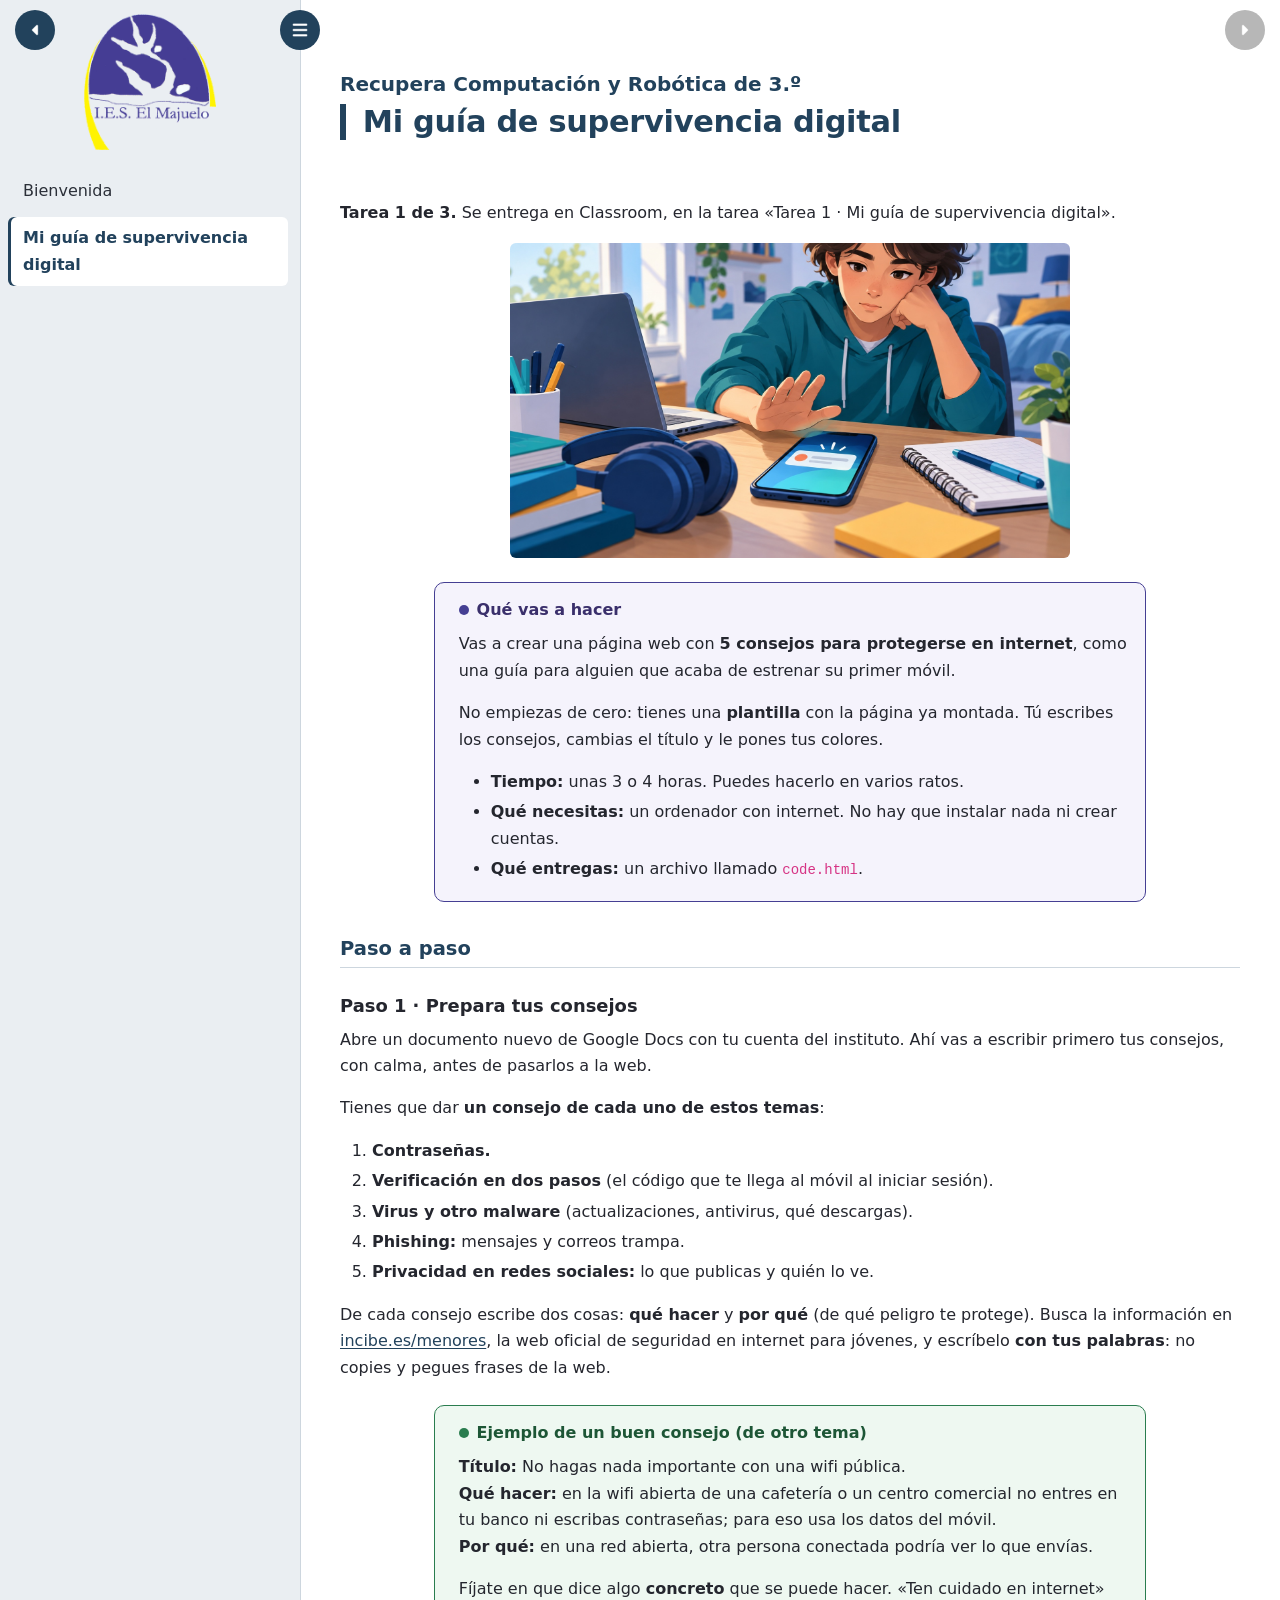
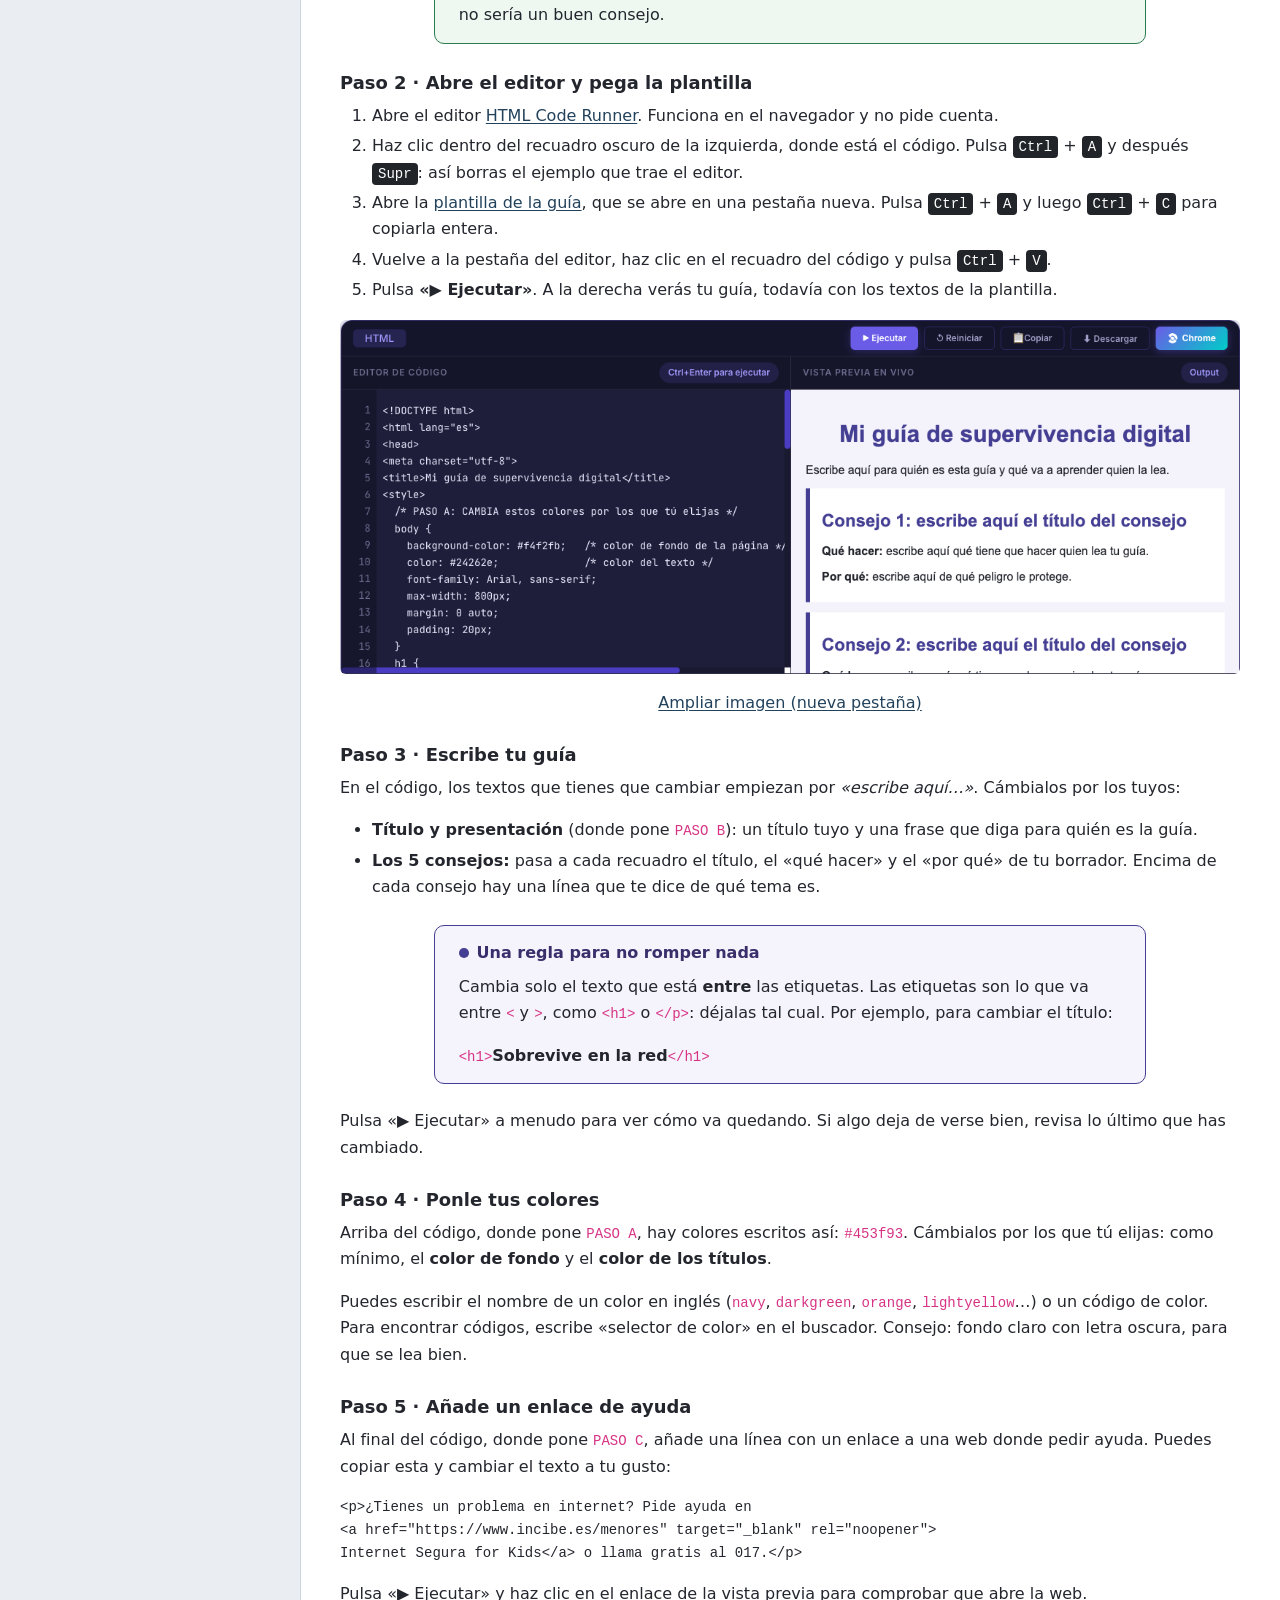
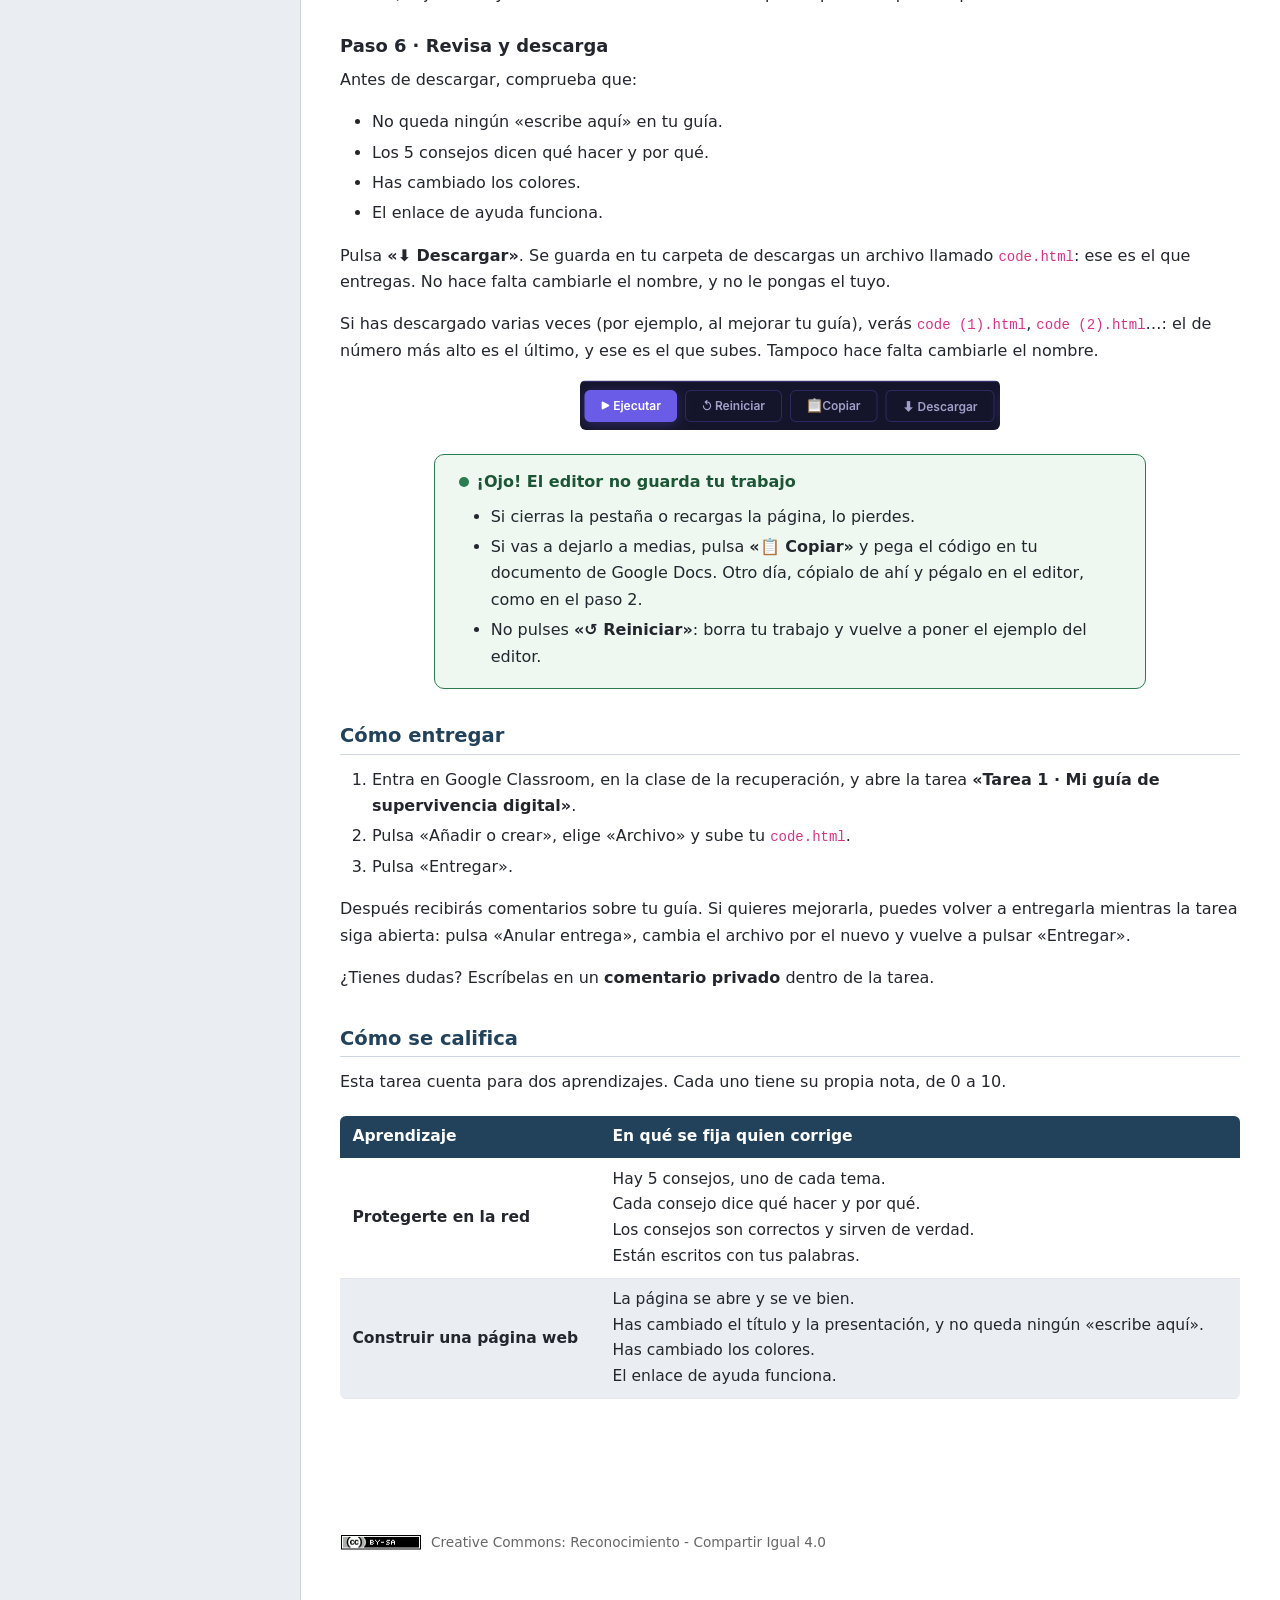
==== commit 80f93b76: "Tarea 1: aviso de descargas repetidas (code (1).html)" ====
--- a/html/mi-guia-de-supervivencia-digital.html
+++ b/html/mi-guia-de-supervivencia-digital.html
@@ -97,6 +97,7 @@
 <li>El enlace de ayuda funciona.</li>
 </ul>
 <p>Pulsa <strong>«⬇ Descargar»</strong>. Se guarda en tu carpeta de descargas un archivo llamado <code>code.html</code>: ese es el que entregas. No hace falta cambiarle el nombre, y no le pongas el tuyo.</p>
+<p>Si has descargado varias veces (por ejemplo, al mejorar tu guía), verás <code>code (1).html</code>, <code>code (2).html</code>…: el de número más alto es el último, y ese es el que subes. Tampoco hace falta cambiarle el nombre.</p>
 <p style="text-align:center"><img alt="Los cuatro botones del editor: Ejecutar, Reiniciar, Copiar y Descargar." src="../content/resources/cap_botones.png"/></p>
 <div class="marco marco-nota"><p class="marco-titulo">¡Ojo! El editor no guarda tu trabajo</p>
 <ul>
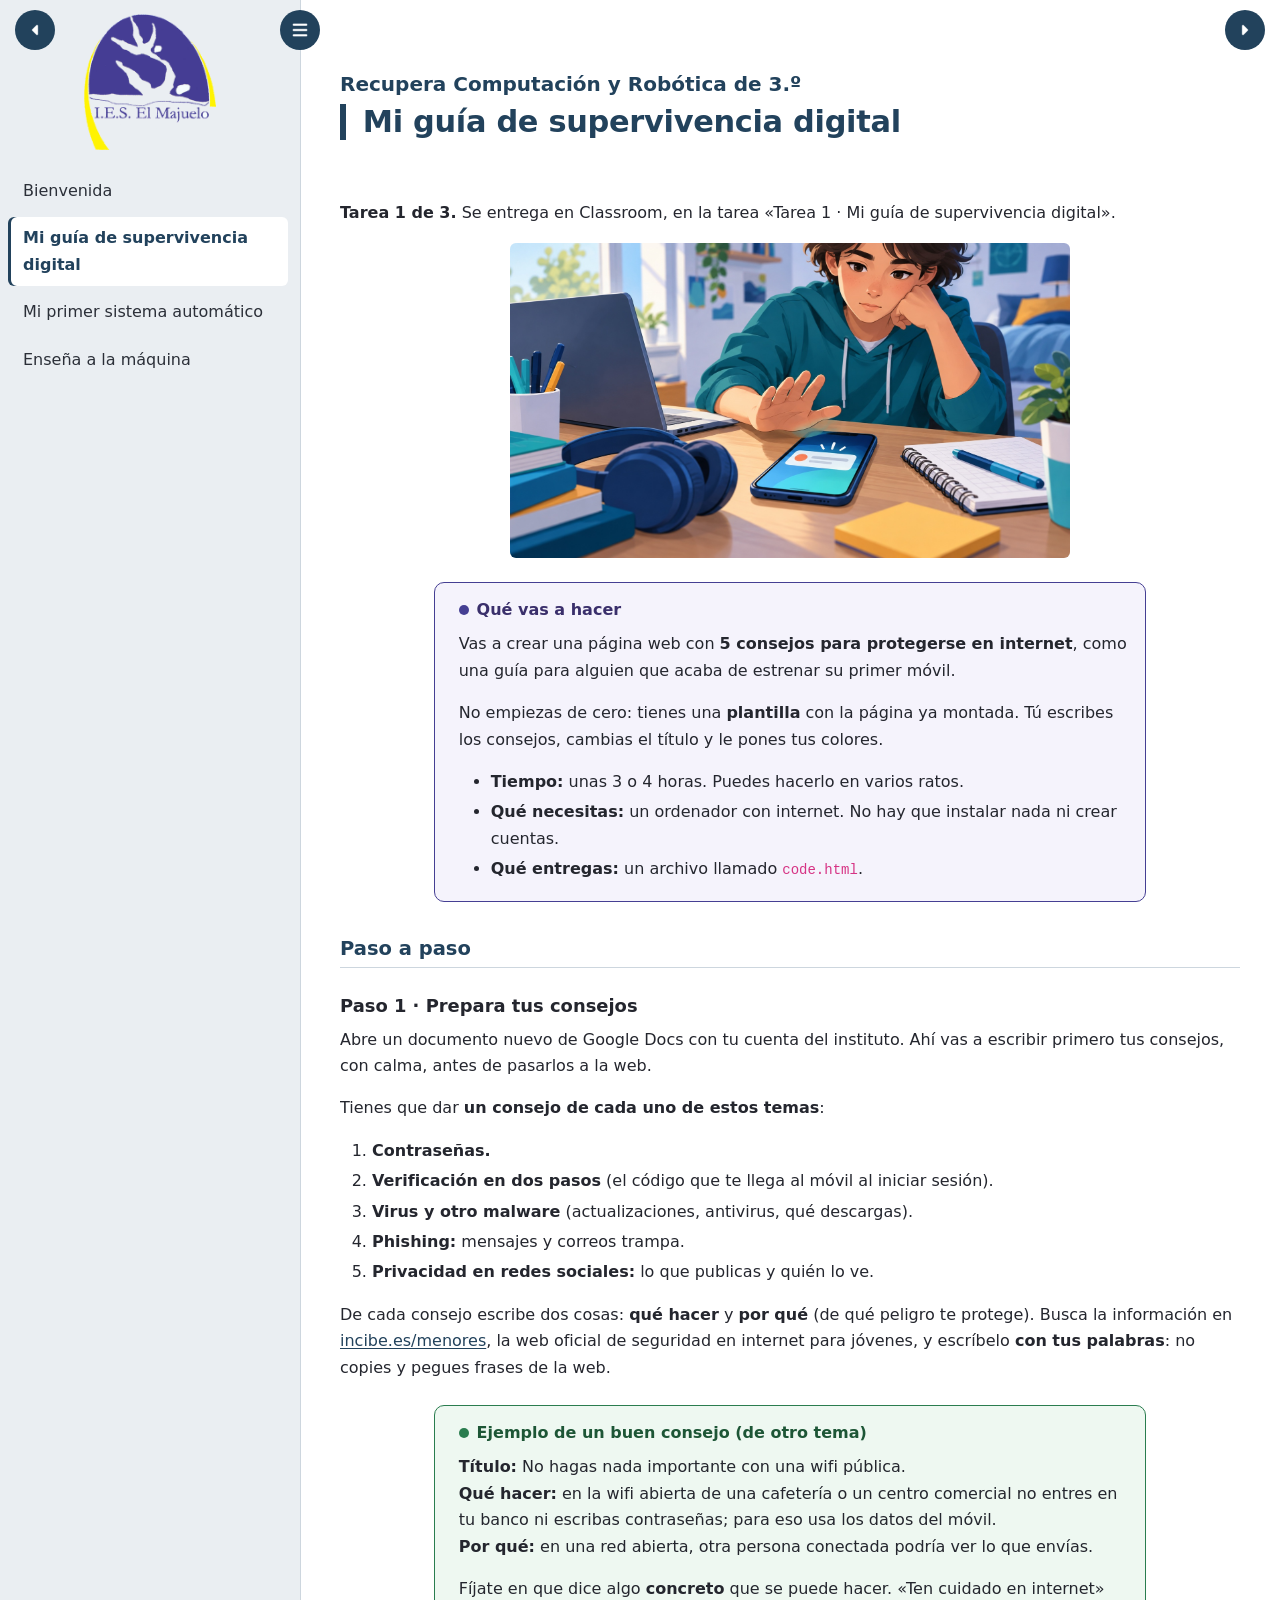
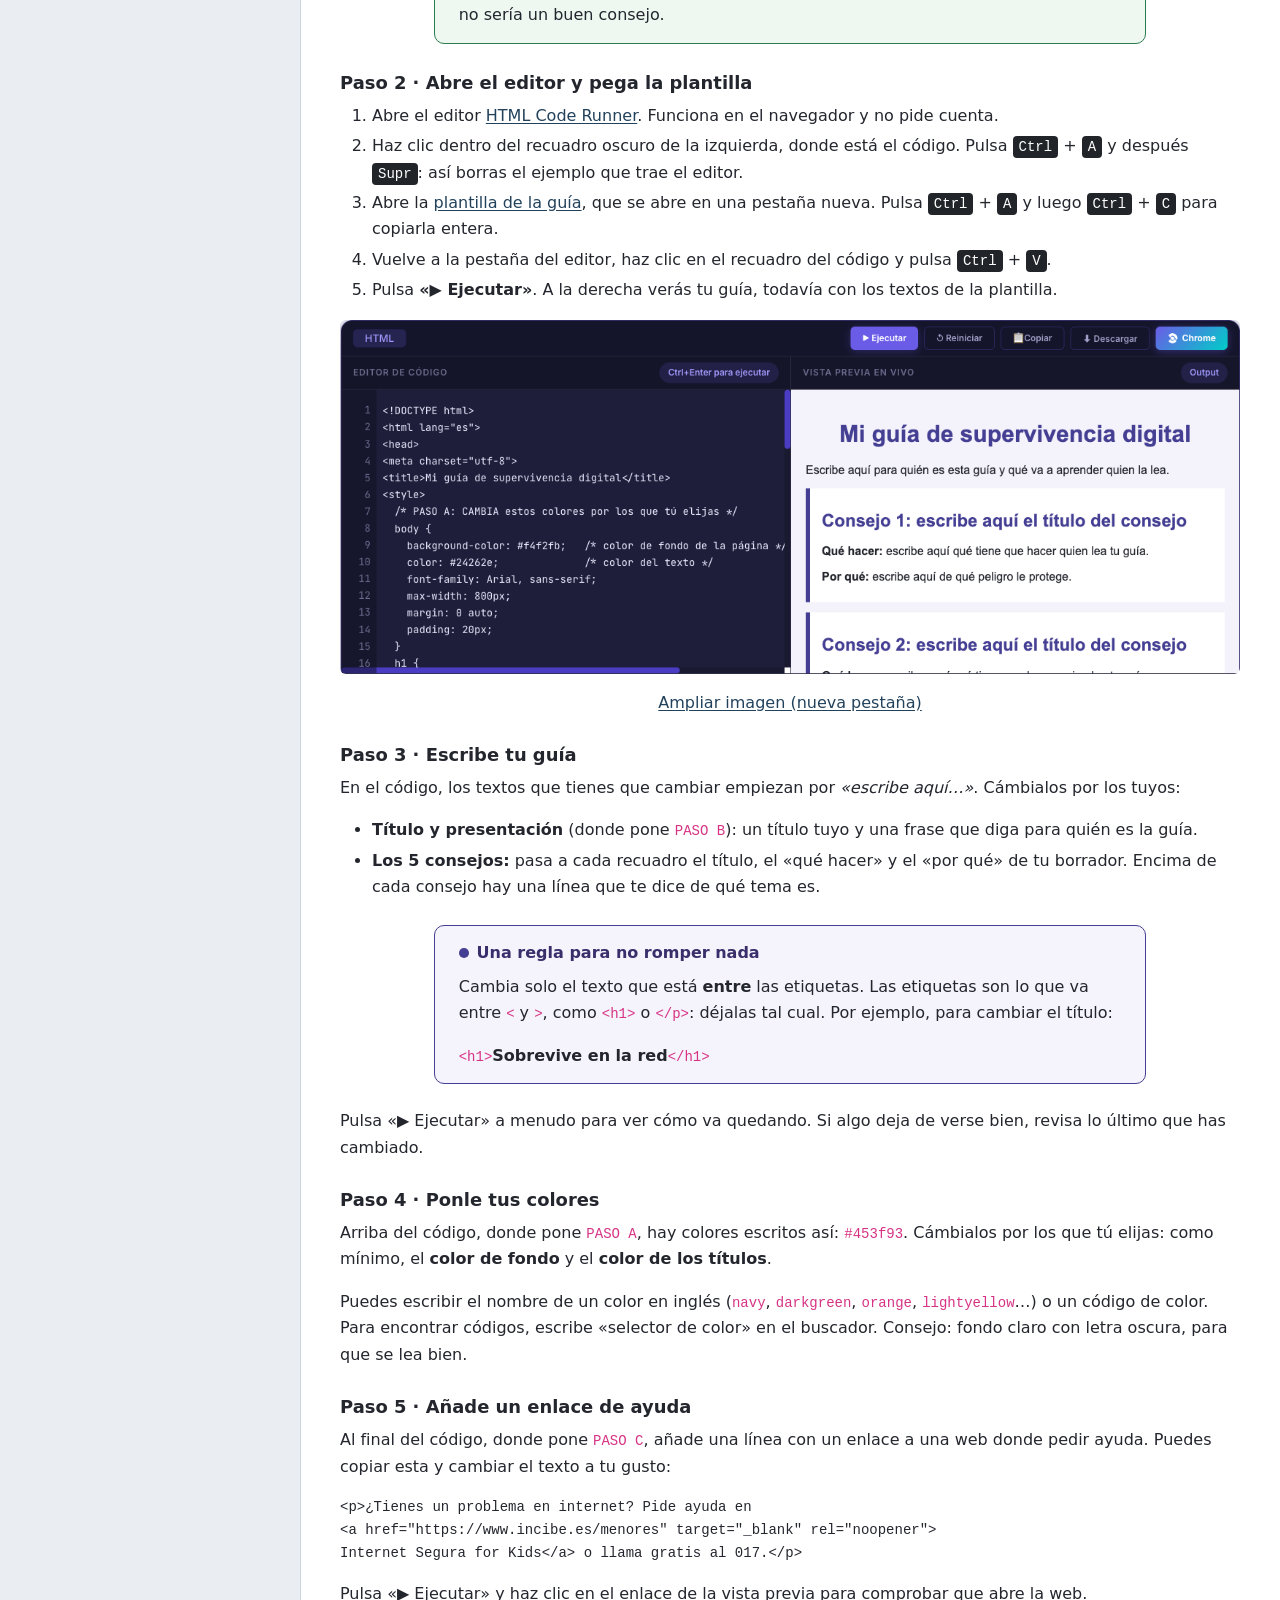
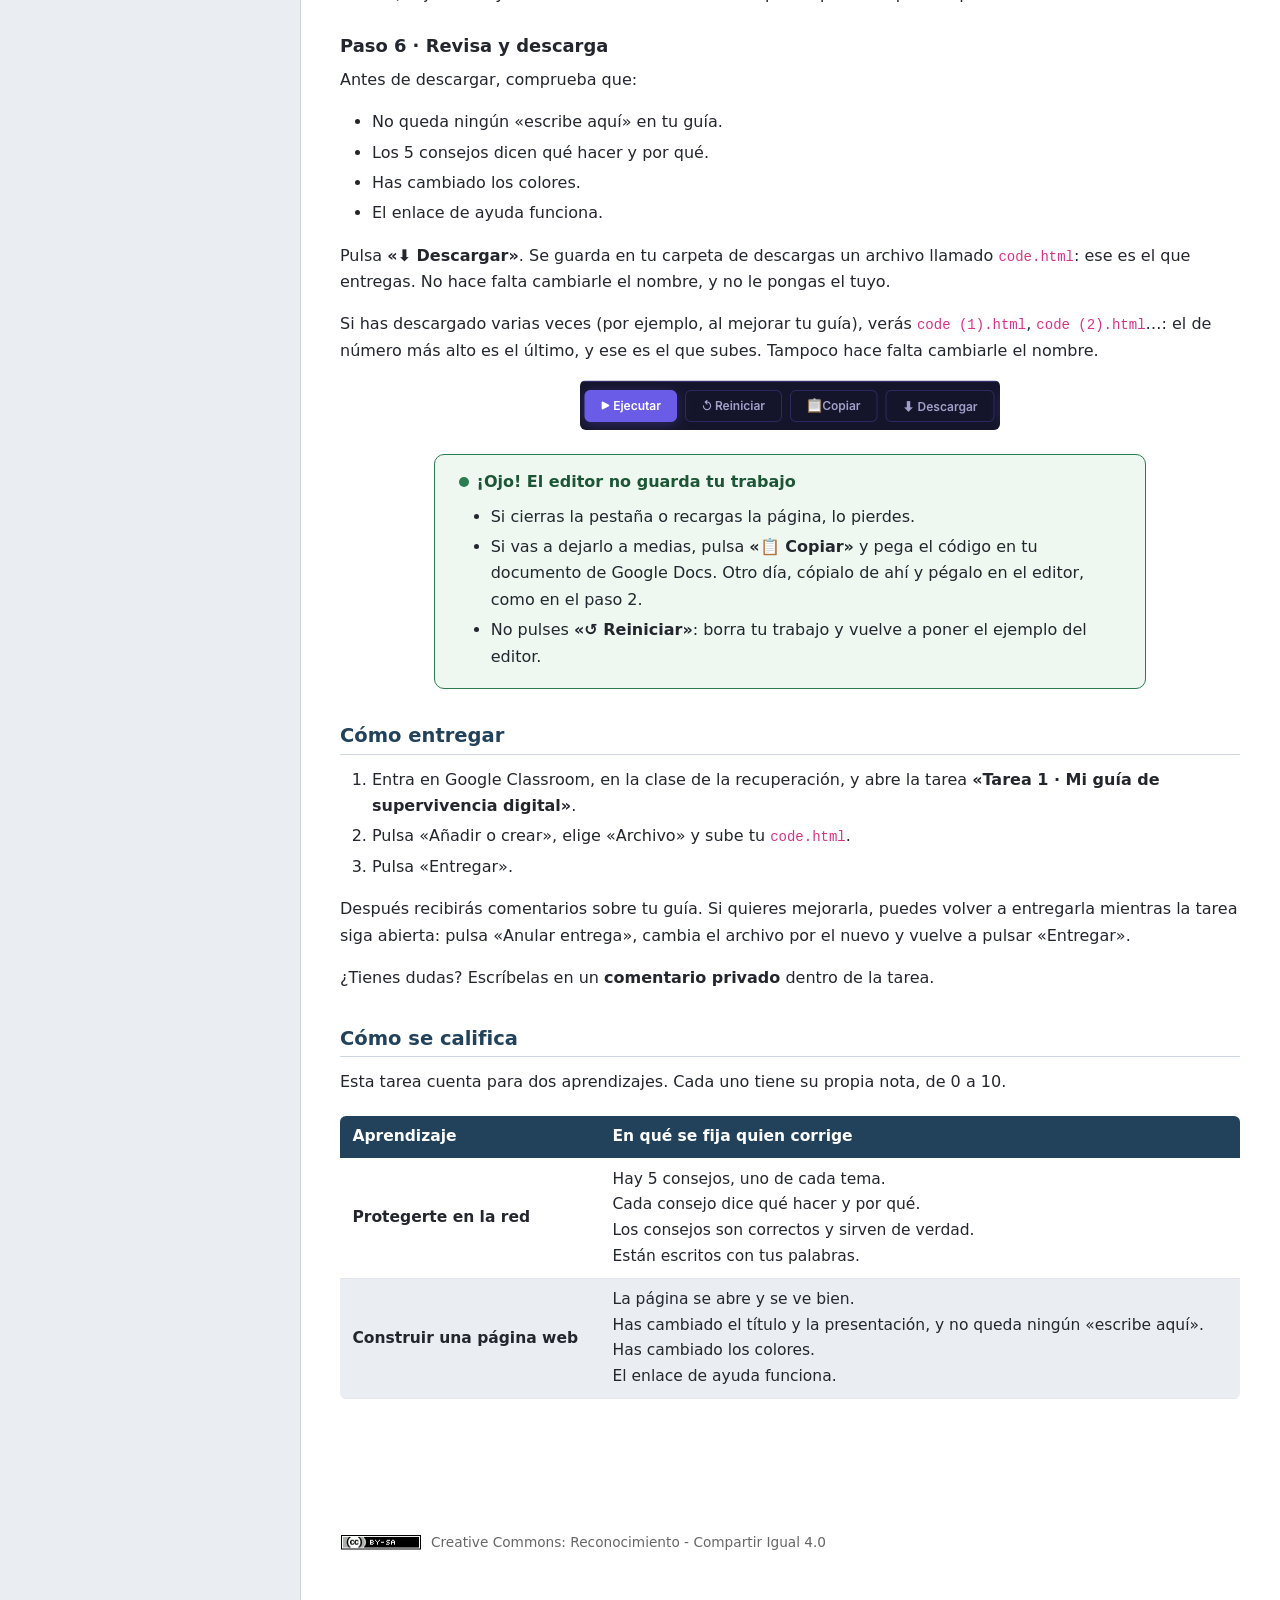
==== commit fad275f2: "Tareas 2 (semáforo en TinkerCAD) y 3 (LearningML en modo texto)" ====
--- a/html/mi-guia-de-supervivencia-digital.html
+++ b/html/mi-guia-de-supervivencia-digital.html
@@ -25,6 +25,8 @@
 <div class="exe-content exe-export pre-js siteNav-hidden"><nav id="siteNav"><ul>
 <li class=""><a href="../index.html" class=" main-node no-ch">Bienvenida</a></li>
 <li class="active"><a href="../html/mi-guia-de-supervivencia-digital.html" class="active no-ch">Mi guía de supervivencia digital</a></li>
+<li class=""><a href="../html/mi-primer-sistema-automatico.html" class=" no-ch">Mi primer sistema automático</a></li>
+<li class=""><a href="../html/ensena-a-la-maquina.html" class=" no-ch">Enseña a la máquina</a></li>
 </ul></nav><main id="page-mi-guia-de-supervivencia-digital" class="page">
 <header class="main-header">
 <div class="package-header"><p class="package-title">Recupera Computación y Robótica de 3.º</p></div>
@@ -124,7 +126,7 @@
 </table></div>
 </div></article>
 </div></main>
-<div class="nav-buttons"><a href="../index.html" class="nav-button nav-button-left"><span>Anterior</span></a><span class="nav-button nav-button-right" aria-hidden="true"><span>Siguiente</span></span></div>
+<div class="nav-buttons"><a href="../index.html" class="nav-button nav-button-left"><span>Anterior</span></a><a href="mi-primer-sistema-automatico.html" class="nav-button nav-button-right"><span>Siguiente</span></a></div>
 <footer id="siteFooter"><div id="siteFooterContent">
 <div id="packageLicense" class="cc cc-by-sa"><p><span class="license-label">Licencia: </span>
 <a href="https://creativecommons.org/licenses/by-sa/4.0/" class="license">Creative Commons: Reconocimiento - compartir igual 4.0</a></p></div>
